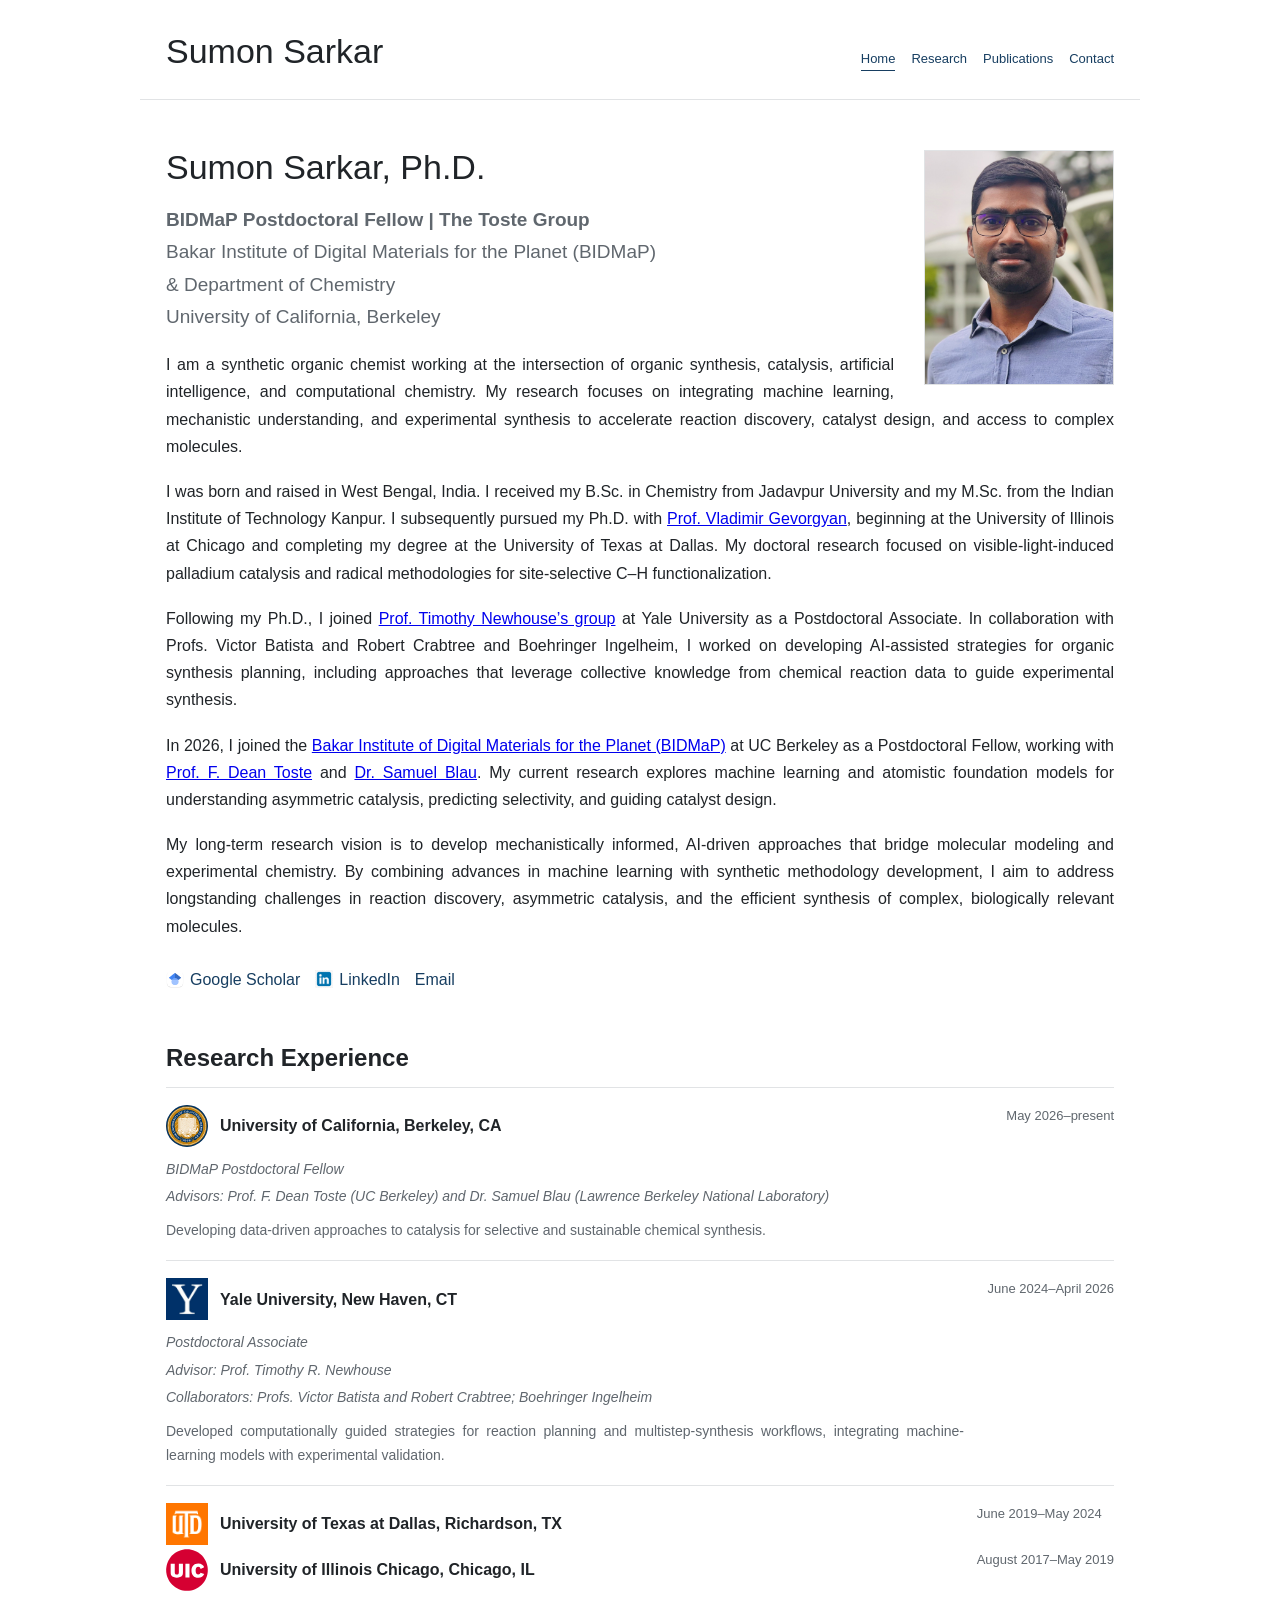
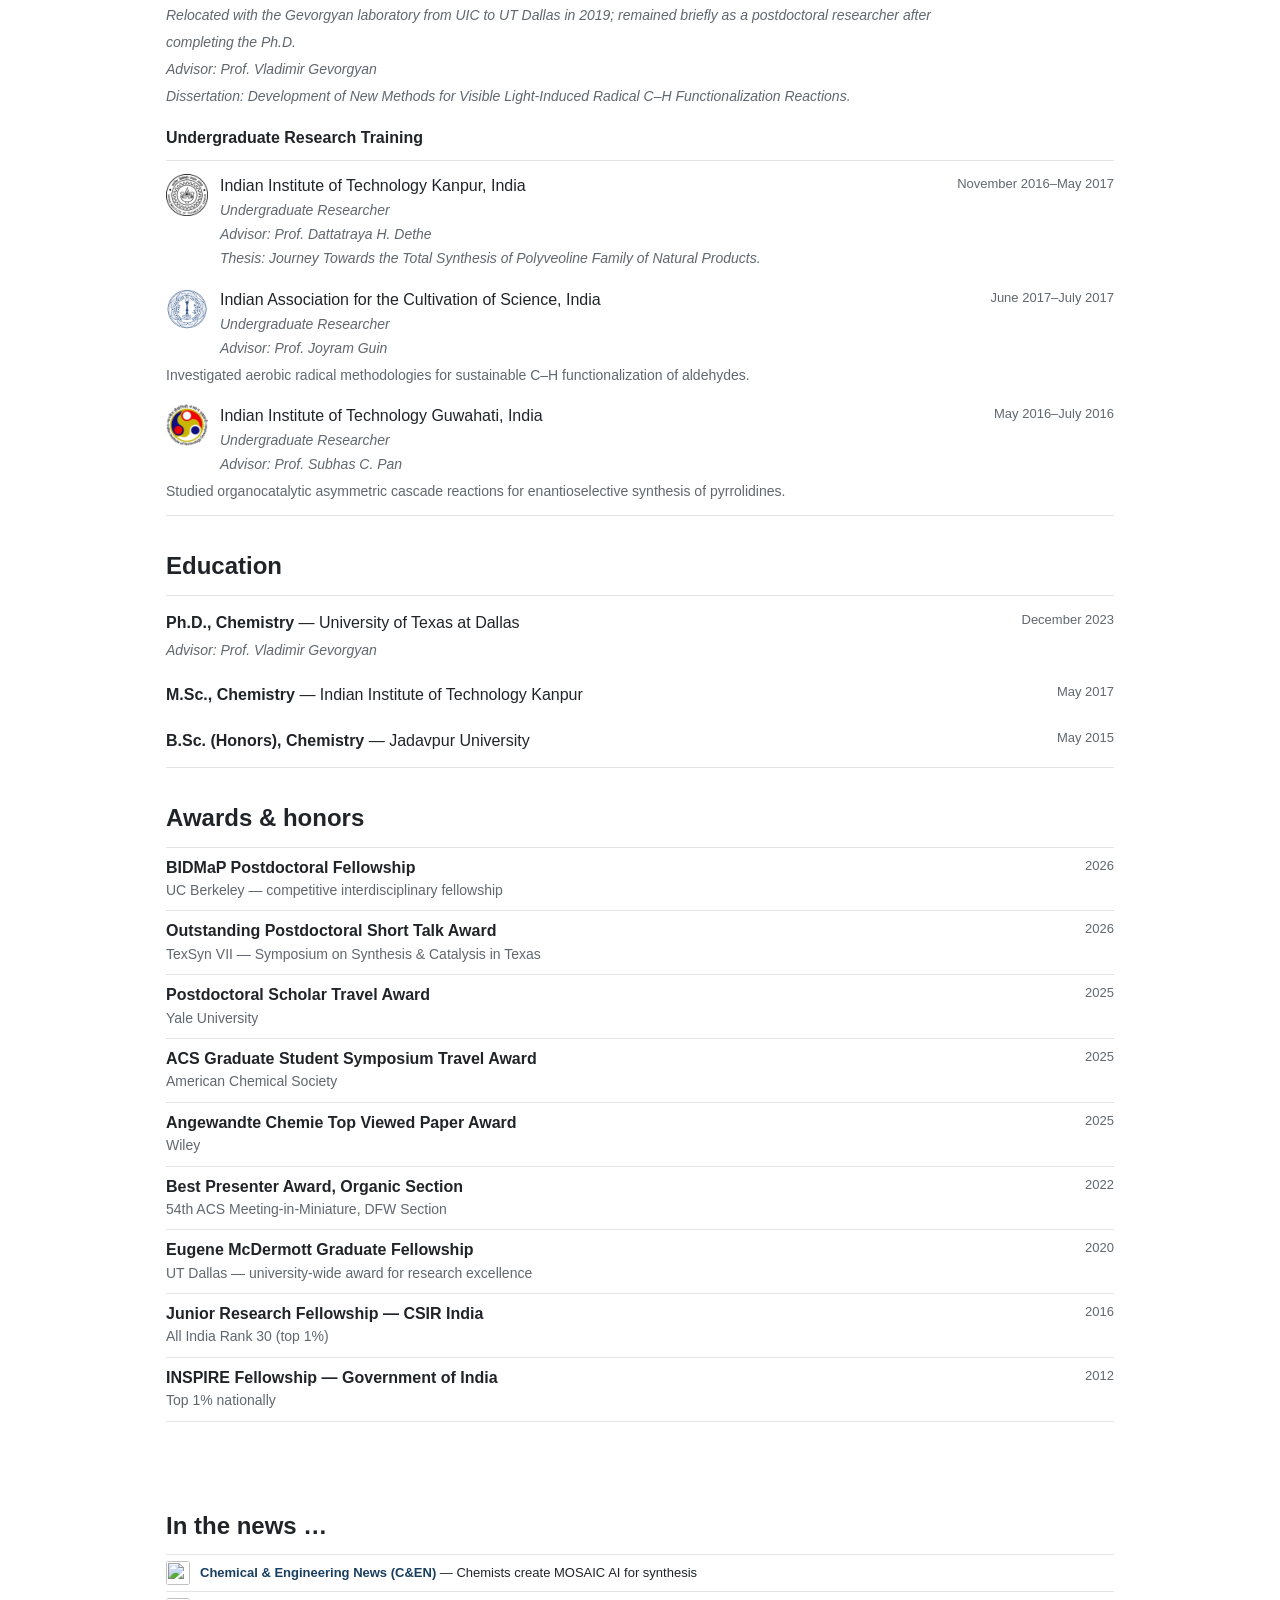
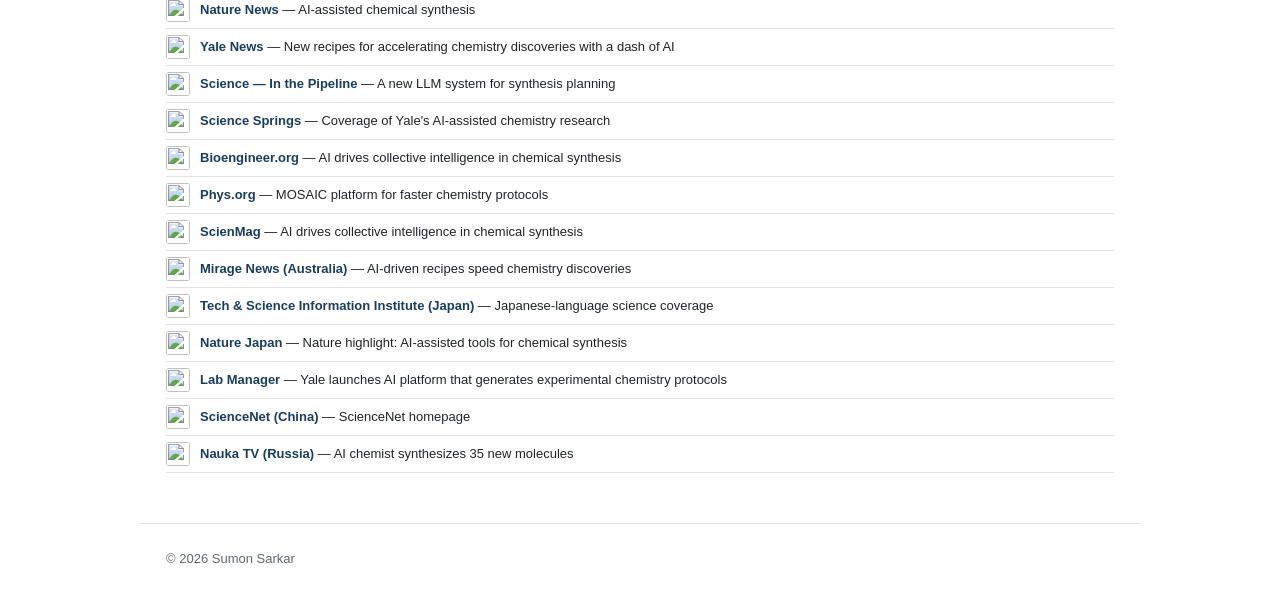
==== index.html @ f9c113d2 "Add institution logos to homepage research experience" ====
<!doctype html>
<html lang="en">
<head>
  <meta charset="utf-8">
  <meta name="viewport" content="width=device-width, initial-scale=1">
  <title>Sumon Sarkar</title>
  <meta name="description" content="Sumon Sarkar is a synthetic organic chemist working on catalysis, photochemistry, and AI-guided synthesis. BIDMaP Postdoctoral Fellow at UC Berkeley.">
  <link rel="preconnect" href="https://fonts.googleapis.com">
  <link rel="preconnect" href="https://fonts.gstatic.com" crossorigin>
  <link href="https://fonts.googleapis.com/css2?family=Instrument+Serif:ital@0;1&display=swap" rel="stylesheet">
  <link rel="stylesheet" href="style.css">
</head>
<body>
  <header>
    <a class="name" href="index.html">Sumon Sarkar</a>
    <nav aria-label="Primary navigation">
      <a class="active" aria-current="page" href="index.html">Home</a>
      <a href="research.html">Research</a>
      <a href="publications.html">Publications</a>
      <a href="contact.html">Contact</a>
    </nav>
  </header>
  <main>
<section>
      <img class="portrait" src="assets/portrait.svg" alt="Portrait of Sumon Sarkar">
      <h1 class="homepage-intro-name">Sumon Sarkar, Ph.D.</h1>
      <p class="lede homepage-intro-affiliation"><strong>BIDMaP Postdoctoral Fellow | The Toste Group</strong><br>Bakar Institute of Digital Materials for the Planet (BIDMaP)<br>&amp; Department of Chemistry<br>University of California, Berkeley</p>
      <p>I am a synthetic organic chemist working at the intersection of organic synthesis, catalysis, artificial intelligence, and computational chemistry. My research focuses on integrating machine learning, mechanistic understanding, and experimental synthesis to accelerate reaction discovery, catalyst design, and access to complex molecules.</p>
      <p>I was born and raised in West Bengal, India. I received my B.Sc. in Chemistry from Jadavpur University and my M.Sc. from the Indian Institute of Technology Kanpur. I subsequently pursued my Ph.D. with <a href="https://labs.utdallas.edu/gevorgyan-group/members/" target="_blank" rel="noopener noreferrer">Prof. Vladimir Gevorgyan</a>, beginning at the University of Illinois at Chicago and completing my degree at the University of Texas at Dallas. My doctoral research focused on visible-light-induced palladium catalysis and radical methodologies for site-selective C–H functionalization.</p>
      <p>Following my Ph.D., I joined <a href="https://newhouselab.yale.edu/people" target="_blank" rel="noopener noreferrer">Prof. Timothy Newhouse’s group</a> at Yale University as a Postdoctoral Associate. In collaboration with Profs. Victor Batista and Robert Crabtree and Boehringer Ingelheim, I worked on developing AI-assisted strategies for organic synthesis planning, including approaches that leverage collective knowledge from chemical reaction data to guide experimental synthesis.</p>
      <p>In 2026, I joined the <a href="https://bidmap.berkeley.edu/people" target="_blank" rel="noopener noreferrer">Bakar Institute of Digital Materials for the Planet (BIDMaP)</a> at UC Berkeley as a Postdoctoral Fellow, working with <a href="https://www.cchem.berkeley.edu/~toste/toste.html" target="_blank" rel="noopener noreferrer">Prof. F. Dean Toste</a> and <a href="https://github.com/samblau" target="_blank" rel="noopener noreferrer">Dr. Samuel Blau</a>. My current research explores machine learning and atomistic foundation models for understanding asymmetric catalysis, predicting selectivity, and guiding catalyst design.</p>
      <p>My long-term research vision is to develop mechanistically informed, AI-driven approaches that bridge molecular modeling and experimental chemistry. By combining advances in machine learning with synthetic methodology development, I aim to address longstanding challenges in reaction discovery, asymmetric catalysis, and the efficient synthesis of complex, biologically relevant molecules.</p>
      <div class="links">
        <a class="social-link" href="https://scholar.google.com/citations?user=ohjwfakAAAAJ&hl=en" target="_blank" rel="noreferrer"><img src="assets/icons/google-scholar.png" alt="" aria-hidden="true">Google Scholar </a>
        <a class="social-link" href="https://www.linkedin.com/in/sumon-sarkar-chemistry" target="_blank" rel="noreferrer"><img src="assets/icons/linkedin.png" alt="" aria-hidden="true">LinkedIn </a>
        <a href="mailto:sumon.sarkar@berkeley.edu">Email</a>
      </div>
    </section>
    <div id="about" class="about-on-home">
<section>


      <h3 class="subhead">Research Experience</h3>
      <div class="experience-entry">
        <div><strong>University of California, Berkeley, CA</strong><br><em>BIDMaP Postdoctoral Fellow</em><br><em>Advisors: Prof. F. Dean Toste (UC Berkeley) and Dr. Samuel Blau (Lawrence Berkeley National Laboratory)</em></div>
        <div class="date">May 2026–present</div>
        <p>Developing data-driven approaches to catalysis for selective and sustainable chemical synthesis.</p>
      </div>

      <div class="experience-entry">
        <div><strong>Yale University, New Haven, CT</strong><br><em>Postdoctoral Associate</em><br><em>Advisor: Prof. Timothy R. Newhouse</em><br><em>Collaborators: Profs. Victor Batista and Robert Crabtree; Boehringer Ingelheim</em></div>
        <div class="date">June 2024–April 2026</div>
        <p>Developed computationally guided strategies for reaction planning and multistep-synthesis workflows, integrating machine-learning models with experimental validation.</p>
      </div>

      <div class="experience-entry">
        <div class="institution-dates">
          <strong>University of Texas at Dallas, Richardson, TX</strong><span>June 2019–May 2024</span>
          <strong>University of Illinois Chicago, Chicago, IL</strong><span>August 2017–May 2019</span>
        </div>
        <em>Relocated with the Gevorgyan laboratory from UIC to UT Dallas in 2019; remained briefly as a postdoctoral researcher after completing the Ph.D.</em><br>
        <em>Advisor: Prof. Vladimir Gevorgyan</em><br>
        <em>Dissertation: Development of New Methods for Visible Light-Induced Radical C–H Functionalization Reactions.</em>
      </div>

      <div class="undergraduate-training">
      <h3 class="subhead undergraduate-training-heading">Undergraduate Research Training</h3>
      <div class="undergraduate-training-block">
      <div class="experience-entry">
        <div>Indian Institute of Technology Kanpur, India<br><em>Undergraduate Researcher</em><br><em>Advisor: Prof. Dattatraya H. Dethe</em><br><em>Thesis: Journey Towards the Total Synthesis of Polyveoline Family of Natural Products.</em></div>
        <div class="date">November 2016–May 2017</div>
      </div>

      <div class="experience-entry">
        <div>Indian Association for the Cultivation of Science, India<br><em>Undergraduate Researcher</em><br><em>Advisor: Prof. Joyram Guin</em></div>
        <div class="date">June 2017–July 2017</div>
        <p>Investigated aerobic radical methodologies for sustainable C–H functionalization of aldehydes.</p>
      </div>

      <div class="experience-entry">
        <div>Indian Institute of Technology Guwahati, India<br><em>Undergraduate Researcher</em><br><em>Advisor: Prof. Subhas C. Pan</em></div>
        <div class="date">May 2016–July 2016</div>
        <p>Studied organocatalytic asymmetric cascade reactions for enantioselective synthesis of pyrrolidines.</p>
      </div>

      </div>
      </div>

      <h3 class="subhead">Education</h3>
      <div class="education-block">
      <div class="experience-entry">
        <div><strong>Ph.D., Chemistry</strong> — University of Texas at Dallas<br><em>Advisor: Prof. Vladimir Gevorgyan</em></div>
        <div class="date">December 2023</div>
      </div>
      <div class="experience-entry">
        <div><strong>M.Sc., Chemistry</strong> — Indian Institute of Technology Kanpur</div>
        <div class="date">May 2017</div>
      </div>
      <div class="experience-entry">
        <div><strong>B.Sc. (Honors), Chemistry</strong> — Jadavpur University</div>
        <div class="date">May 2015</div>
      </div>
      </div>
    </section>
<section>
      <h3 class="subhead">Awards &amp; honors</h3>
      <div class="awards-list">
        <div class="award"><div><strong>BIDMaP Postdoctoral Fellowship</strong><br><span>UC Berkeley — competitive interdisciplinary fellowship</span></div><div class="date">2026</div></div>
        <div class="award"><div><strong>Outstanding Postdoctoral Short Talk Award</strong><br><span>TexSyn VII — Symposium on Synthesis &amp; Catalysis in Texas</span></div><div class="date">2026</div></div>
        <div class="award"><div><strong>Postdoctoral Scholar Travel Award</strong><br><span>Yale University</span></div><div class="date">2025</div></div>
        <div class="award"><div><strong>ACS Graduate Student Symposium Travel Award</strong><br><span>American Chemical Society</span></div><div class="date">2025</div></div>
        <div class="award"><div><strong>Angewandte Chemie Top Viewed Paper Award</strong><br><span>Wiley</span></div><div class="date">2025</div></div>
        <div class="award"><div><strong>Best Presenter Award, Organic Section</strong><br><span>54th ACS Meeting-in-Miniature, DFW Section</span></div><div class="date">2022</div></div>
        <div class="award"><div><strong>Eugene McDermott Graduate Fellowship</strong><br><span>UT Dallas — university-wide award for research excellence</span></div><div class="date">2020</div></div>
        <div class="award"><div><strong>Junior Research Fellowship — CSIR India</strong><br><span>All India Rank 30 (top 1%)</span></div><div class="date">2016</div></div>
        <div class="award"><div><strong>INSPIRE Fellowship — Government of India</strong><br><span>Top 1% nationally</span></div><div class="date">2012</div></div>
      </div>
    </section>
    </div>
    <section class="news-section" aria-labelledby="news-heading">
      <h3 id="news-heading" class="subhead">In the news …</h3>
      <ul class="news-list">
        <li><img class="news-logo" src="https://www.google.com/s2/favicons?domain=cen.acs.org&amp;sz=128" alt="" loading="lazy" referrerpolicy="no-referrer"><div class="news-copy"><a href="https://cen.acs.org/physical-chemistry/computational-chemistry/Chemists-create-mosaic-AI-synthesis/104/web/2026/02" target="_blank" rel="noopener noreferrer">Chemical &amp; Engineering News (C&amp;EN)</a> — Chemists create MOSAIC AI for synthesis</div></li>
        <li><img class="news-logo" src="https://www.google.com/s2/favicons?domain=nature.com&amp;sz=128" alt="" loading="lazy" referrerpolicy="no-referrer"><div class="news-copy"><a href="https://www.nature.com/articles/d41586-026-00240-5" target="_blank" rel="noopener noreferrer">Nature News</a> — AI-assisted chemical synthesis</div></li>
        <li><img class="news-logo" src="https://www.google.com/s2/favicons?domain=news.yale.edu&amp;sz=128" alt="" loading="lazy" referrerpolicy="no-referrer"><div class="news-copy"><a href="https://news.yale.edu/2026/01/19/new-recipes-accelerating-chemistry-discoveries-dash-ai" target="_blank" rel="noopener noreferrer">Yale News</a> — New recipes for accelerating chemistry discoveries with a dash of AI</div></li>
        <li><img class="news-logo" src="https://www.google.com/s2/favicons?domain=science.org&amp;sz=128" alt="" loading="lazy" referrerpolicy="no-referrer"><div class="news-copy"><a href="https://www.science.org/content/blog-post/new-llm-system-synthesis-planning" target="_blank" rel="noopener noreferrer">Science — In the Pipeline</a> — A new LLM system for synthesis planning</div></li>
        <li><img class="news-logo" src="https://www.google.com/s2/favicons?domain=sciencesprings.wordpress.com&amp;sz=128" alt="" loading="lazy" referrerpolicy="no-referrer"><div class="news-copy"><a href="https://sciencesprings.wordpress.com/2026/01/21/from-the-faculty-of-arts-and-sciences-at-yale-university-new-recipes-for-accelerating-chemistry-discoveries-with-a-dash-of-ai/" target="_blank" rel="noopener noreferrer">Science Springs</a> — Coverage of Yale's AI-assisted chemistry research</div></li>
        <li><img class="news-logo" src="https://www.google.com/s2/favicons?domain=bioengineer.org&amp;sz=128" alt="" loading="lazy" referrerpolicy="no-referrer"><div class="news-copy"><a href="https://bioengineer.org/ai-drives-collective-intelligence-in-chemical-synthesis/" target="_blank" rel="noopener noreferrer">Bioengineer.org</a> — AI drives collective intelligence in chemical synthesis</div></li>
        <li><img class="news-logo" src="https://www.google.com/s2/favicons?domain=phys.org&amp;sz=128" alt="" loading="lazy" referrerpolicy="no-referrer"><div class="news-copy"><a href="https://phys.org/news/2026-01-mosaic-platform-chemistry-protocols-faster.html" target="_blank" rel="noopener noreferrer">Phys.org</a> — MOSAIC platform for faster chemistry protocols</div></li>
        <li><img class="news-logo" src="https://www.google.com/s2/favicons?domain=scienmag.com&amp;sz=128" alt="" loading="lazy" referrerpolicy="no-referrer"><div class="news-copy"><a href="https://scienmag.com/ai-drives-collective-intelligence-in-chemical-synthesis/" target="_blank" rel="noopener noreferrer">ScienMag</a> — AI drives collective intelligence in chemical synthesis</div></li>
        <li><img class="news-logo" src="https://www.google.com/s2/favicons?domain=miragenews.com&amp;sz=128" alt="" loading="lazy" referrerpolicy="no-referrer"><div class="news-copy"><a href="https://www.miragenews.com/ai-driven-recipes-speed-chemistry-discoveries-1604141/" target="_blank" rel="noopener noreferrer">Mirage News (Australia)</a> — AI-driven recipes speed chemistry discoveries</div></li>
        <li><img class="news-logo" src="https://www.google.com/s2/favicons?domain=tiisys.com&amp;sz=128" alt="" loading="lazy" referrerpolicy="no-referrer"><div class="news-copy"><a href="https://tiisys.com/blog/2026/01/21/post-183735/" target="_blank" rel="noopener noreferrer">Tech &amp; Science Information Institute (Japan)</a> — Japanese-language science coverage</div></li>
        <li><img class="news-logo" src="https://www.google.com/s2/favicons?domain=natureasia.com&amp;sz=128" alt="" loading="lazy" referrerpolicy="no-referrer"><div class="news-copy"><a href="https://www.natureasia.com/ja-jp/nature/highlights/134324" target="_blank" rel="noopener noreferrer">Nature Japan</a> — Nature highlight: AI-assisted tools for chemical synthesis</div></li>
        <li><img class="news-logo" src="https://www.google.com/s2/favicons?domain=labmanager.com&amp;sz=128" alt="" loading="lazy" referrerpolicy="no-referrer"><div class="news-copy"><a href="https://www.labmanager.com/yale-launches-ai-platform-that-generates-experimental-chemistry-protocols-34903" target="_blank" rel="noopener noreferrer">Lab Manager</a> — Yale launches AI platform that generates experimental chemistry protocols</div></li>
        <li><img class="news-logo" src="https://www.google.com/s2/favicons?domain=sciencenet.cn&amp;sz=128" alt="" loading="lazy" referrerpolicy="no-referrer"><div class="news-copy"><a href="https://www.sciencenet.cn/english/default.aspx" target="_blank" rel="noopener noreferrer">ScienceNet (China)</a> — ScienceNet homepage</div></li>
        <li><img class="news-logo" src="https://www.google.com/s2/favicons?domain=naukatv.ru&amp;sz=128" alt="" loading="lazy" referrerpolicy="no-referrer"><div class="news-copy"><a href="https://naukatv.ru/news/iikhimik_sinteziroval_35_novykh_molekul" target="_blank" rel="noopener noreferrer">Nauka TV (Russia)</a> — AI chemist synthesizes 35 new molecules</div></li>
      </ul>
    </section>
  </main>
  <footer>© <span id="year"></span> Sumon Sarkar</footer>
  <script src="script.js"></script>
  <script src="institution-logos.js"></script>
</body>
</html>
---- style.css ----
:root {
  --ink:#202428;
  --muted:#60676e;
  --line:#e1e3e5;
  --accent:#173e61;
  --page:#fff;
}
* { box-sizing:border-box; }
html { scroll-behavior:smooth; }
body { margin:0; background:var(--page); color:var(--ink); font:16px/1.7 "Helvetica Neue",Helvetica,Arial,sans-serif; }
main, header, footer { max-width:1000px; margin:auto; padding-left:26px; padding-right:26px; }
header { padding-top:34px; padding-bottom:28px; border-bottom:1px solid var(--line); display:flex; align-items:baseline; justify-content:space-between; gap:20px; }
.name { color:var(--ink); font:34px/1 "Helvetica Neue",Helvetica,Arial,sans-serif; text-decoration:none; white-space:nowrap; }
nav { display:flex; flex-wrap:wrap; justify-content:flex-end; gap:8px 16px; font-size:13px; }
nav a, .links a { color:var(--accent); text-decoration:none; border-bottom:1px solid transparent; }
nav a:hover, nav a.active, .links a:hover { border-color:var(--accent); }
section { padding:50px 0; }
h1, h2 { margin:0 0 20px; font-family:"Helvetica Neue",Helvetica,Arial,sans-serif; font-weight:400; letter-spacing:-.015em; }
h1 { font:400 34px/1 "Helvetica Neue",Helvetica,Arial,sans-serif; text-align:center; letter-spacing:normal; }
h2 { font-size:33px; line-height:1.1; }
p { margin:0 0 18px; }
.lede { max-width:680px; color:var(--muted); font-size:19px; }
.label { color:var(--accent); font-size:11px; font-weight:600; letter-spacing:.11em; text-transform:uppercase; margin-bottom:15px; }
.links { display:flex; flex-wrap:wrap; gap:15px; margin-top:26px; font-size:16px; }
.portrait { float:right; width:190px; height:235px; margin:0 0 20px 30px; object-fit:cover; object-position:center; border:1px solid var(--line); }
.subhead { margin:40px 0 14px; font:600 24px/1.2 "Helvetica Neue",Helvetica,Arial,sans-serif; }
.experience-entry { position:relative; padding:19px 150px 19px 0; border-top:1px solid var(--line); }
.experience-entry .date { position:absolute; top:19px; right:0; color:var(--muted); font-size:13px; white-space:nowrap; }
.experience-entry p { margin:10px 0 0; color:var(--muted); font-size:14px; }
.experience-entry em { color:var(--muted); font-size:14px; }
.research-item { margin-top:38px; padding-top:28px; border-top:1px solid var(--line); }
.research-number { color:var(--accent); font:400 30px/1.1 "Helvetica Neue",Helvetica,Arial,sans-serif; letter-spacing:normal; margin-right:8px; }
.research-item h3 { margin:0 0 15px; font:30px/1.1 "Helvetica Neue",Helvetica,Arial,sans-serif; }
.pub-list { display:grid; gap:20px; margin-top:28px; }
.pub-entry { border-left:3px solid var(--line); padding-left:18px; }
.pub-static { display:grid; grid-template-columns:32px minmax(0, 1fr); gap:12px; align-items:start; text-align:left; }
.pub-static::after { content:""; grid-column:2; justify-self:center; width:min(100%, 420px); height:210px; margin-top:4px; background:center / contain no-repeat; }
.pub-entry:nth-child(1) .pub-static::after { background-image:url("assets/toc-web/mosaic.jpg"); }
.pub-entry:nth-child(2) .pub-static::after { background-image:url("assets/toc-web/beta-gamma-borylation-amines.jpg"); }
.pub-entry:nth-child(3) .pub-static::after { background-image:url("assets/toc-web/pd-h-hydricity.jpg"); }
.pub-entry:nth-child(4) .pub-static::after { background-image:url("assets/toc-web/alpha-borylation-amines.jpg"); }
.pub-entry:nth-child(5) .pub-static::after { background-image:url("assets/toc-web/pd-photocatalysis-review.jpg"); }
.pub-entry:nth-child(6) .pub-static::after { background-image:url("assets/toc-web/hat-review.jpg"); }
.pub-entry:nth-child(7) .pub-static::after { background-image:url("assets/toc-web/visible-light-metal-catalysis-review.jpg"); }
.pub-entry:nth-child(8) .pub-static::after { background-image:url("assets/toc-web/evolved-complexity-revised.png"); }
.pub-entry:nth-child(9) .pub-static::after { background-image:url("assets/toc-web/aryl-radicals-triflates.jpg"); }
.pub-entry:nth-child(10) .pub-static::after { background-image:url("assets/toc-web/radical-relay-heck.jpg"); }
.pub-entry:nth-child(3) .pub-static::after,
.pub-entry:nth-child(10) .pub-static::after { width:min(100%, 525px); height:263px; }
.pub-entry:nth-child(4) .pub-static::after,
.pub-entry:nth-child(5) .pub-static::after { width:min(100%, 630px); height:315px; }
.pub-number { color:var(--accent); font:600 14px/1.3 "Helvetica Neue",Helvetica,Arial,sans-serif; padding-top:4px; }
.pub-authors { display:block; color:var(--muted); font-size:16px; line-height:1.55; margin-top:7px; }
.pub-title { display:block; font:600 21px/1.25 "Helvetica Neue",Helvetica,Arial,sans-serif; letter-spacing:-.01em; }
.pub-journal { display:block; color:var(--accent); font-size:16px; margin-top:9px; }
.pub-actions { display:flex; flex-wrap:wrap; gap:8px; margin-top:10px; }
.pub-actions a { border:1px solid #8d9dad; border-radius:4px; color:#8d9dad; font-size:14px; line-height:1; padding:7px 10px; text-decoration:none; }
.pub-actions a:hover { background:#8d9dad; color:#fff; }
.pub-tags { display:flex; flex-wrap:wrap; gap:8px; margin-top:14px; }
.pub-tags span { border:1px solid #c8d9f3; border-radius:999px; background:#f2f6fc; color:var(--accent); font-size:13px; line-height:1.25; padding:5px 10px; }
.pub-highlights { color:var(--muted); font-size:13px; margin:12px 0 0; padding-left:18px; }
.pub-highlights li + li { margin-top:2px; }
.social-link { display:inline-flex; align-items:center; gap:6px; }
.social-link img { width:18px; height:18px; object-fit:contain; background:#fff; }
.note { color:var(--muted); font-size:14px; }
.awards-list { border-top:1px solid var(--line); }
.award { position:relative; padding:17px 90px 17px 0; border-bottom:1px solid var(--line); }
.award span { color:var(--muted); font-size:14px; }
.award .date { position:absolute; top:17px; right:0; color:var(--muted); font-size:13px; }
footer { border-top:1px solid var(--line); padding-top:24px; padding-bottom:36px; color:var(--muted); font-size:13px; }
@media (max-width:700px) {
  header { align-items:flex-start; flex-direction:column; }
  nav { justify-content:flex-start; }
}
@media (max-width:600px) {
  .portrait { float:none; display:block; width:150px; height:185px; margin:0 0 22px; }
  h1 { font-size:34px; }
  section { padding:38px 0; }
  .experience-entry { padding-right:0; }
  .experience-entry .date { position:static; margin-top:5px; }
  .pub-static { grid-template-columns:25px 1fr; }
  .pub-static::after { grid-column:2; width:100%; height:175px; margin-top:6px; }
  .pub-title { font-size:20px; }
}
.institution-dates { display:grid; grid-template-columns:minmax(0,1fr) auto; gap:4px 24px; margin-bottom:10px; margin-right:-150px; }
.institution-dates span { color:var(--muted); font-size:13px; white-space:nowrap; }
@media (max-width:600px) { .institution-dates { grid-template-columns:1fr; gap:2px; margin-right:0; } .institution-dates span { margin-bottom:8px; } }

.email-link { color:var(--accent); text-decoration:none; border-bottom:1px solid var(--accent); }
.contact-form-section { padding-top:0; }
.contact-form { max-width:590px; display:grid; gap:8px; }
.contact-form label { margin-top:12px; color:var(--ink); font-size:14px; font-weight:600; }
.contact-form input, .contact-form textarea { width:100%; padding:10px 12px; border:1px solid var(--line); border-radius:0; background:var(--page); color:var(--ink); font:16px/1.5 "Helvetica Neue",Helvetica,Arial,sans-serif; }
.contact-form textarea { resize:vertical; }
.contact-form input:focus, .contact-form textarea:focus { outline:2px solid var(--accent); outline-offset:1px; }
.contact-form button { justify-self:start; margin-top:14px; padding:10px 15px; border:1px solid var(--accent); border-radius:0; background:var(--accent); color:#fff; cursor:pointer; font:600 14px/1.2 "Helvetica Neue",Helvetica,Arial,sans-serif; }
.contact-form button:hover { background:#102f4a; }

/* Publication theme filters */
body.publications-page main { max-width:1000px; }
.publication-intro { margin-bottom:24px; }
.publications-heading { margin-bottom:34px; }
.filter-label { margin:0 0 14px; color:#555; font-size:17px; }
.theme-filters { display:flex; flex-wrap:wrap; gap:8px 11px; }
.theme-filter { appearance:none; border:2px solid var(--accent); border-radius:999px; background:#fff; color:var(--accent); cursor:pointer; font:14px/1.2 "Helvetica Neue",Helvetica,Arial,sans-serif; padding:9px 16px; transition:background-color .15s,color .15s; }
.theme-filter:hover,.theme-filter:focus-visible { background:#edf4fa; outline:2px solid transparent; }
.theme-filter.is-active { background:var(--accent); color:#fff; }
.theme-filter:focus-visible,.pub-tag:focus-visible { outline:3px solid #85b5e8; outline-offset:2px; }
.filter-count { color:var(--muted); font-size:14px; margin:14px 0 0; }
.pub-tag { appearance:none; border:1px solid #c8d9f3; border-radius:999px; background:#f2f6fc; color:var(--accent); cursor:pointer; font:13px/1.25 "Helvetica Neue",Helvetica,Arial,sans-serif; padding:5px 10px; }
.pub-tag:hover { background:#e2edfb; }
.pub-entry[hidden] { display:none; }
@media (max-width:600px) {
  body.publications-page main { max-width:100%; }
  .publications-heading { margin-bottom:26px; }
  .filter-label { font-size:16px; }
  .theme-filter { font-size:13px; padding:8px 13px; }
}


.publication-keyline { display:flex; align-items:center; gap:1.5rem; flex-wrap:wrap; margin:0 0 18px; font-size:15px; }
.publication-keyline .social-link { color:var(--accent); text-decoration:none; }
.publication-keyline .social-link:hover { text-decoration:underline; }

/* Justify prose paragraphs consistently across all pages. */
main p { text-align:justify; text-justify:inter-word; hyphens:auto; }
/* Keep short interface labels and metadata naturally aligned. */
main .filter-label, main .filter-count, main .publication-keyline { text-align:left; }

/* Publisher icons and layout for homepage news coverage */
.news-list { list-style:none; padding:0; margin:12px 0 0; }
.news-list li { display:flex; align-items:center; gap:10px; padding:6px 0; border-bottom:1px solid var(--line); }
.news-list li:first-child { border-top:1px solid var(--line); }
.news-logo { width:24px; height:24px; object-fit:contain; flex:0 0 24px; border-radius:3px; }
.news-copy { min-width:0; font-size:13px; line-height:1.4; }
.news-copy a { color:var(--accent); font-weight:600; text-decoration:none; }
.news-copy a:hover { text-decoration:underline; }

/* Smaller undergraduate training subsection heading */
.undergraduate-training-heading { font-size:20px; }

/* Consistent vertical rhythm throughout the combined About section */
.about-on-home > section { padding:0; }
.about-on-home > section + section { margin-top:36px; }
.about-on-home .subhead { margin:36px 0 14px; }
.about-on-home > section:first-child .subhead:first-child,
.about-on-home > section + section .subhead:first-child { margin-top:0; }
.about-on-home .experience-entry { padding-top:17px; padding-bottom:17px; }
.about-on-home .experience-entry .date { top:17px; }
.about-on-home .award { padding-top:17px; padding-bottom:17px; }
@media (max-width:600px) { .about-on-home .experience-entry .date { top:auto; } }

/* Compact undergraduate research training entries */
.undergraduate-training .subhead { margin-bottom:10px; }
.about-on-home .undergraduate-training .experience-entry { padding-top:11px; padding-bottom:11px; line-height:1.5; }
.about-on-home .undergraduate-training .experience-entry .date { top:11px; }
.about-on-home .undergraduate-training .experience-entry p { margin-top:5px; }
@media (max-width:600px) { .about-on-home .undergraduate-training .experience-entry .date { top:auto; } }

/* Match undergraduate training heading to institution name text */
.undergraduate-training .undergraduate-training-heading { font-size:16px; font-weight:600; line-height:1.5; }

/* Present all undergraduate research appointments as one grouped block */
.undergraduate-training-block { border-top:1px solid var(--line); border-bottom:1px solid var(--line); }
.about-on-home .undergraduate-training-block .experience-entry { border-top:0; padding-top:9px; padding-bottom:9px; }
.about-on-home .undergraduate-training-block .experience-entry:first-child { padding-top:13px; }
.about-on-home .undergraduate-training-block .experience-entry:last-child { padding-bottom:13px; }
.about-on-home .undergraduate-training-block .experience-entry .date { top:9px; }
.about-on-home .undergraduate-training-block .experience-entry:first-child .date { top:13px; }
@media (max-width:600px) { .about-on-home .undergraduate-training-block .experience-entry .date { top:auto; } }

/* Education entries displayed as one unified block */
.education-block { border-top:1px solid var(--line); border-bottom:1px solid var(--line); }
.about-on-home .education-block .experience-entry { border-top:0; padding-top:9px; padding-bottom:9px; }
.about-on-home .education-block .experience-entry:first-child { padding-top:13px; }
.about-on-home .education-block .experience-entry:last-child { padding-bottom:13px; }
.about-on-home .education-block .experience-entry .date { top:9px; }
.about-on-home .education-block .experience-entry:first-child .date { top:13px; }
@media (max-width:600px) { .about-on-home .education-block .experience-entry .date { top:auto; } }

/* Compact awards and honors listing on the homepage */
.about-on-home .awards-list .award { padding-top:9px; padding-bottom:9px; line-height:1.4; }
.about-on-home .awards-list .award .date { top:9px; }
.about-on-home .awards-list .award span { line-height:1.4; }
@media (max-width:600px) { .about-on-home .awards-list .award .date { top:auto; } }

/* Center homepage introductory heading and affiliation */
.homepage-intro-label, .homepage-intro-name, .homepage-intro-affiliation { text-align:center; }
.homepage-intro-affiliation { margin-left:auto; margin-right:auto; }

/* Keep the homepage research tagline left-aligned */
.homepage-intro-label { text-align:left; }

/* Left-align homepage name and academic affiliation */
.homepage-intro-name, .homepage-intro-affiliation { text-align:left; }
.homepage-intro-affiliation { margin-left:0; margin-right:0; }

/* Reduce whitespace around the TOC for publication #2 */
.publications-page .pub-entry:nth-child(9) .pub-static::after { height:150px; margin-top:0; }

/* Institutional logo alignment: add to the end of style.css */
.institution-logo { width:42px; height:42px; object-fit:contain; flex:none; vertical-align:middle; }
.institution-with-logo { display:inline-flex; align-items:center; gap:12px; }
.institution-with-logo-block { position:relative; padding-left:54px; min-height:42px; }
.institution-with-logo-block > .institution-logo { position:absolute; left:0; top:0; }
.institution-dates .institution-with-logo { min-height:42px; }
@media (max-width:600px) { .institution-logo { width:34px; height:34px; } .institution-with-logo-block { padding-left:46px; min-height:34px; } }
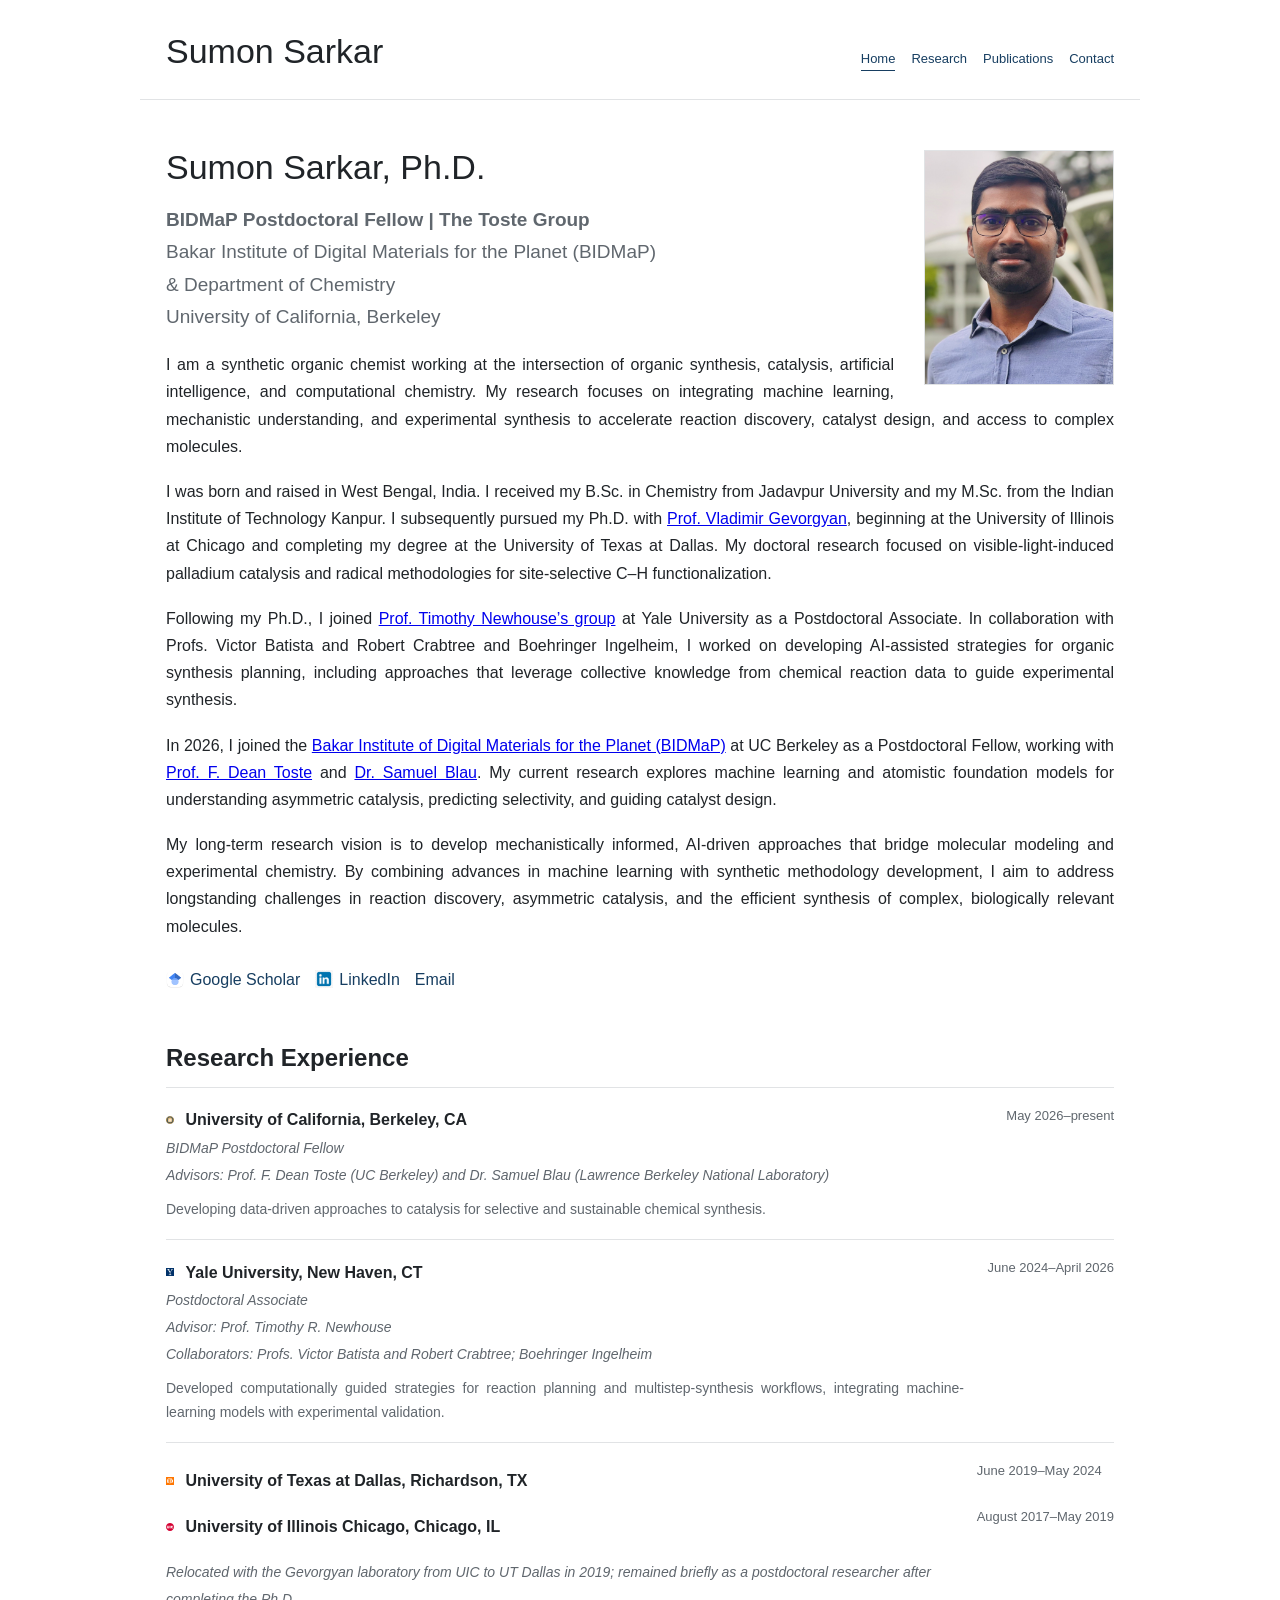
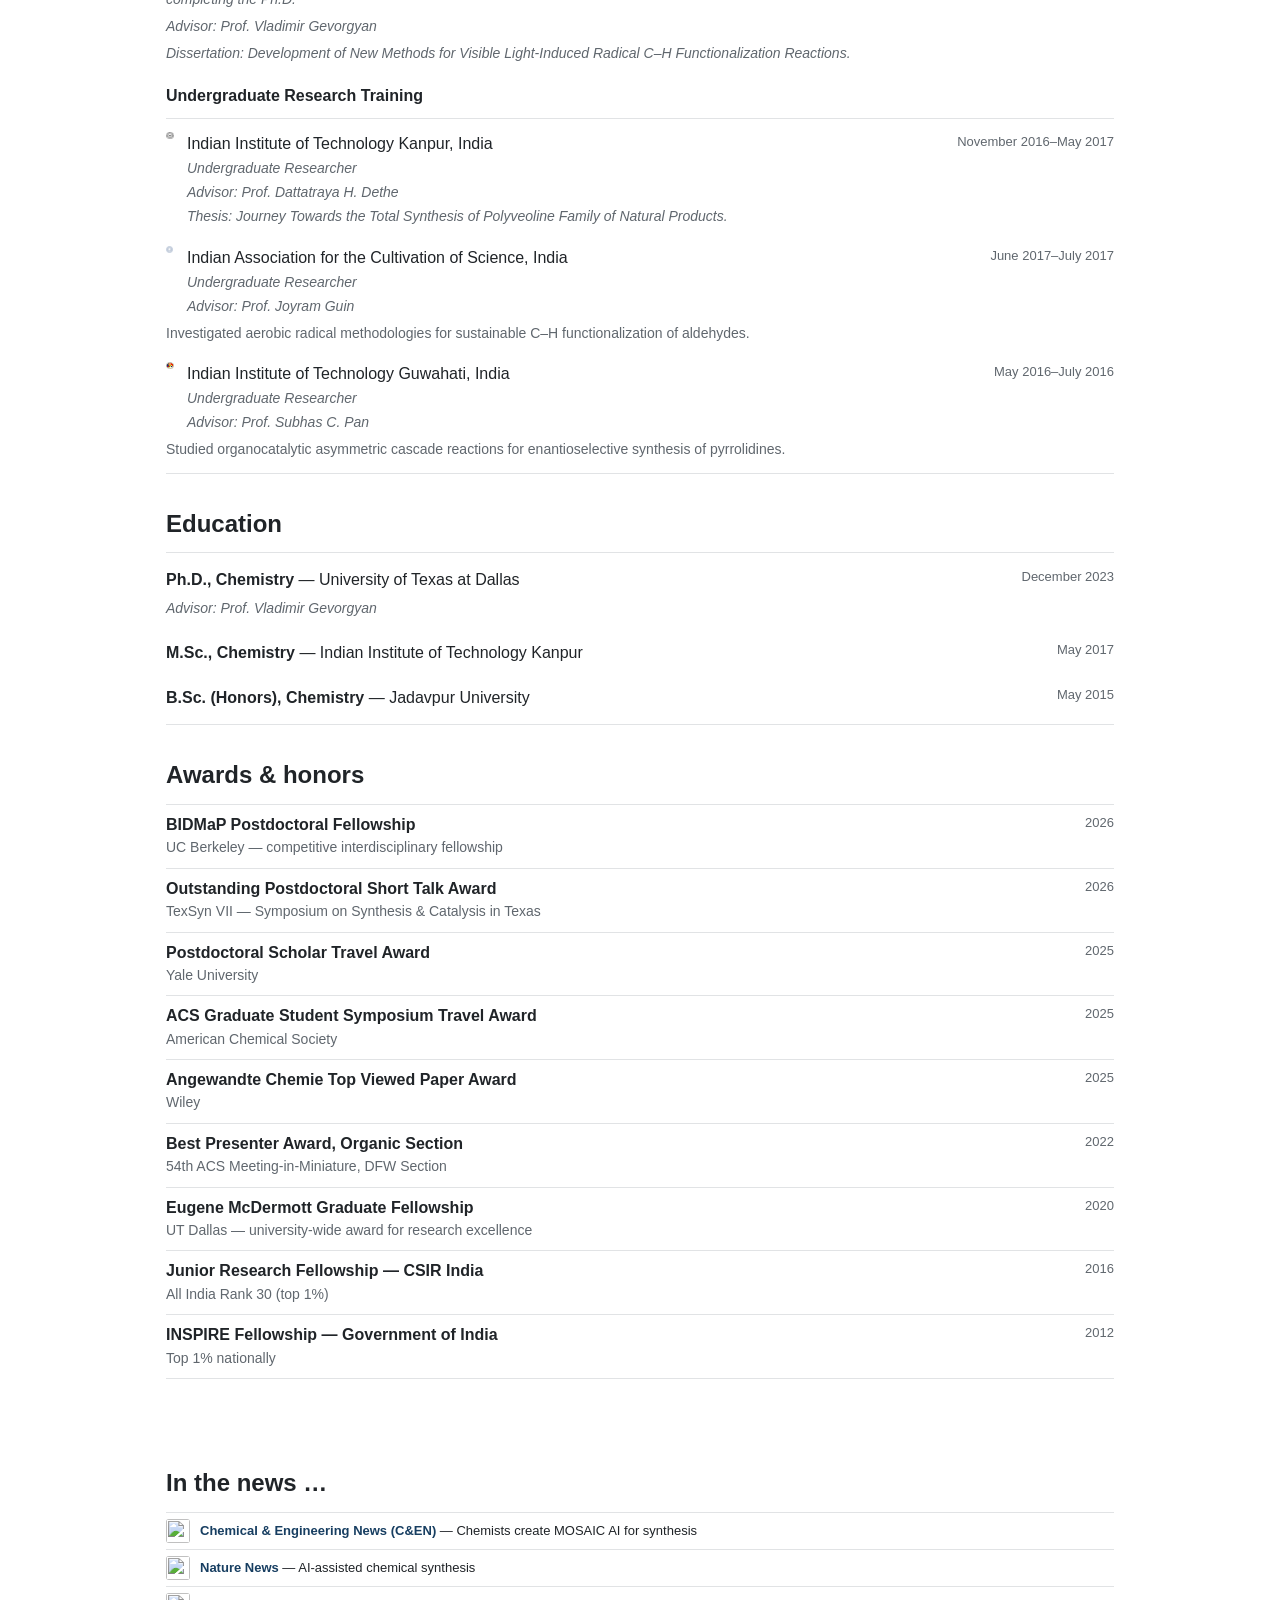
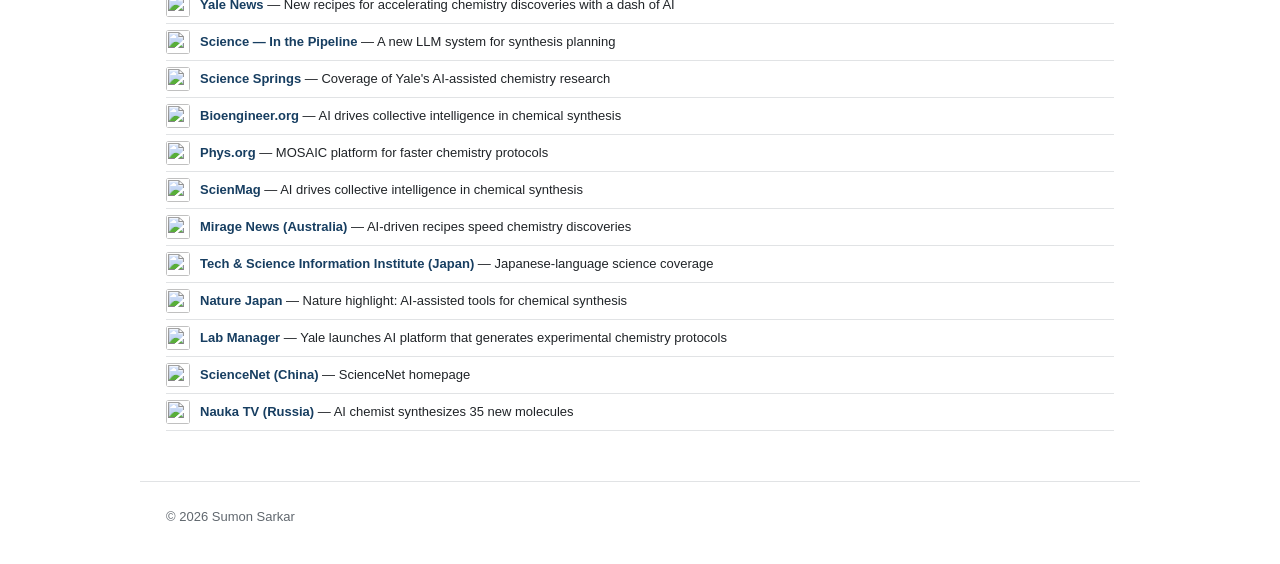
==== commit 9d3980c0: "Emphasize advisor names in research experience" ====
--- a/index.html
+++ b/index.html
@@ -42,13 +42,13 @@
 
       <h3 class="subhead">Research Experience</h3>
       <div class="experience-entry">
-        <div><strong>University of California, Berkeley, CA</strong><br><em>BIDMaP Postdoctoral Fellow</em><br><em>Advisors: Prof. F. Dean Toste (UC Berkeley) and Dr. Samuel Blau (Lawrence Berkeley National Laboratory)</em></div>
+        <div><strong>University of California, Berkeley, CA</strong><br><em>BIDMaP Postdoctoral Fellow</em><br><em>Advisors: <span class="advisor-name">Prof. F. Dean Toste (UC Berkeley) and Dr. Samuel Blau (Lawrence Berkeley National Laboratory)</span></em></div>
         <div class="date">May 2026–present</div>
         <p>Developing data-driven approaches to catalysis for selective and sustainable chemical synthesis.</p>
       </div>
 
       <div class="experience-entry">
-        <div><strong>Yale University, New Haven, CT</strong><br><em>Postdoctoral Associate</em><br><em>Advisor: Prof. Timothy R. Newhouse</em><br><em>Collaborators: Profs. Victor Batista and Robert Crabtree; Boehringer Ingelheim</em></div>
+        <div><strong>Yale University, New Haven, CT</strong><br><em>Postdoctoral Associate</em><br><em>Advisor: <span class="advisor-name">Prof. Timothy R. Newhouse</span></em><br><em>Collaborators: Profs. Victor Batista and Robert Crabtree; Boehringer Ingelheim</em></div>
         <div class="date">June 2024–April 2026</div>
         <p>Developed computationally guided strategies for reaction planning and multistep-synthesis workflows, integrating machine-learning models with experimental validation.</p>
       </div>
@@ -59,7 +59,7 @@
           <strong>University of Illinois Chicago, Chicago, IL</strong><span>August 2017–May 2019</span>
         </div>
         <em>Relocated with the Gevorgyan laboratory from UIC to UT Dallas in 2019; remained briefly as a postdoctoral researcher after completing the Ph.D.</em><br>
-        <em>Advisor: Prof. Vladimir Gevorgyan</em><br>
+        <em>Advisor: <span class="advisor-name">Prof. Vladimir Gevorgyan</span></em><br>
         <em>Dissertation: Development of New Methods for Visible Light-Induced Radical C–H Functionalization Reactions.</em>
       </div>
 
@@ -67,18 +67,18 @@
       <h3 class="subhead undergraduate-training-heading">Undergraduate Research Training</h3>
       <div class="undergraduate-training-block">
       <div class="experience-entry">
-        <div>Indian Institute of Technology Kanpur, India<br><em>Undergraduate Researcher</em><br><em>Advisor: Prof. Dattatraya H. Dethe</em><br><em>Thesis: Journey Towards the Total Synthesis of Polyveoline Family of Natural Products.</em></div>
+        <div>Indian Institute of Technology Kanpur, India<br><em>Undergraduate Researcher</em><br><em>Advisor: <span class="advisor-name">Prof. Dattatraya H. Dethe</span></em><br><em>Thesis: Journey Towards the Total Synthesis of Polyveoline Family of Natural Products.</em></div>
         <div class="date">November 2016–May 2017</div>
       </div>
 
       <div class="experience-entry">
-        <div>Indian Association for the Cultivation of Science, India<br><em>Undergraduate Researcher</em><br><em>Advisor: Prof. Joyram Guin</em></div>
+        <div>Indian Association for the Cultivation of Science, India<br><em>Undergraduate Researcher</em><br><em>Advisor: <span class="advisor-name">Prof. Joyram Guin</span></em></div>
         <div class="date">June 2017–July 2017</div>
         <p>Investigated aerobic radical methodologies for sustainable C–H functionalization of aldehydes.</p>
       </div>
 
       <div class="experience-entry">
-        <div>Indian Institute of Technology Guwahati, India<br><em>Undergraduate Researcher</em><br><em>Advisor: Prof. Subhas C. Pan</em></div>
+        <div>Indian Institute of Technology Guwahati, India<br><em>Undergraduate Researcher</em><br><em>Advisor: <span class="advisor-name">Prof. Subhas C. Pan</span></em></div>
         <div class="date">May 2016–July 2016</div>
         <p>Studied organocatalytic asymmetric cascade reactions for enantioselective synthesis of pyrrolidines.</p>
       </div>
--- a/style.css
+++ b/style.css
@@ -199,9 +199,9 @@
 .publications-page .pub-entry:nth-child(9) .pub-static::after { height:150px; margin-top:0; }
 
 /* Institutional logo alignment: add to the end of style.css */
-.institution-logo { width:42px; height:42px; object-fit:contain; flex:none; vertical-align:middle; }
+.institution-logo { width:7.5px; height:7.5px; object-fit:contain; flex:none; vertical-align:middle; }
 .institution-with-logo { display:inline-flex; align-items:center; gap:12px; }
-.institution-with-logo-block { position:relative; padding-left:54px; min-height:42px; }
+.institution-with-logo-block { position:relative; padding-left:21px; min-height:9px; }
 .institution-with-logo-block > .institution-logo { position:absolute; left:0; top:0; }
 .institution-dates .institution-with-logo { min-height:42px; }
-@media (max-width:600px) { .institution-logo { width:34px; height:34px; } .institution-with-logo-block { padding-left:46px; min-height:34px; } }
+@media (max-width:600px) { .institution-with-logo-block { padding-left:21px; min-height:9px; } }
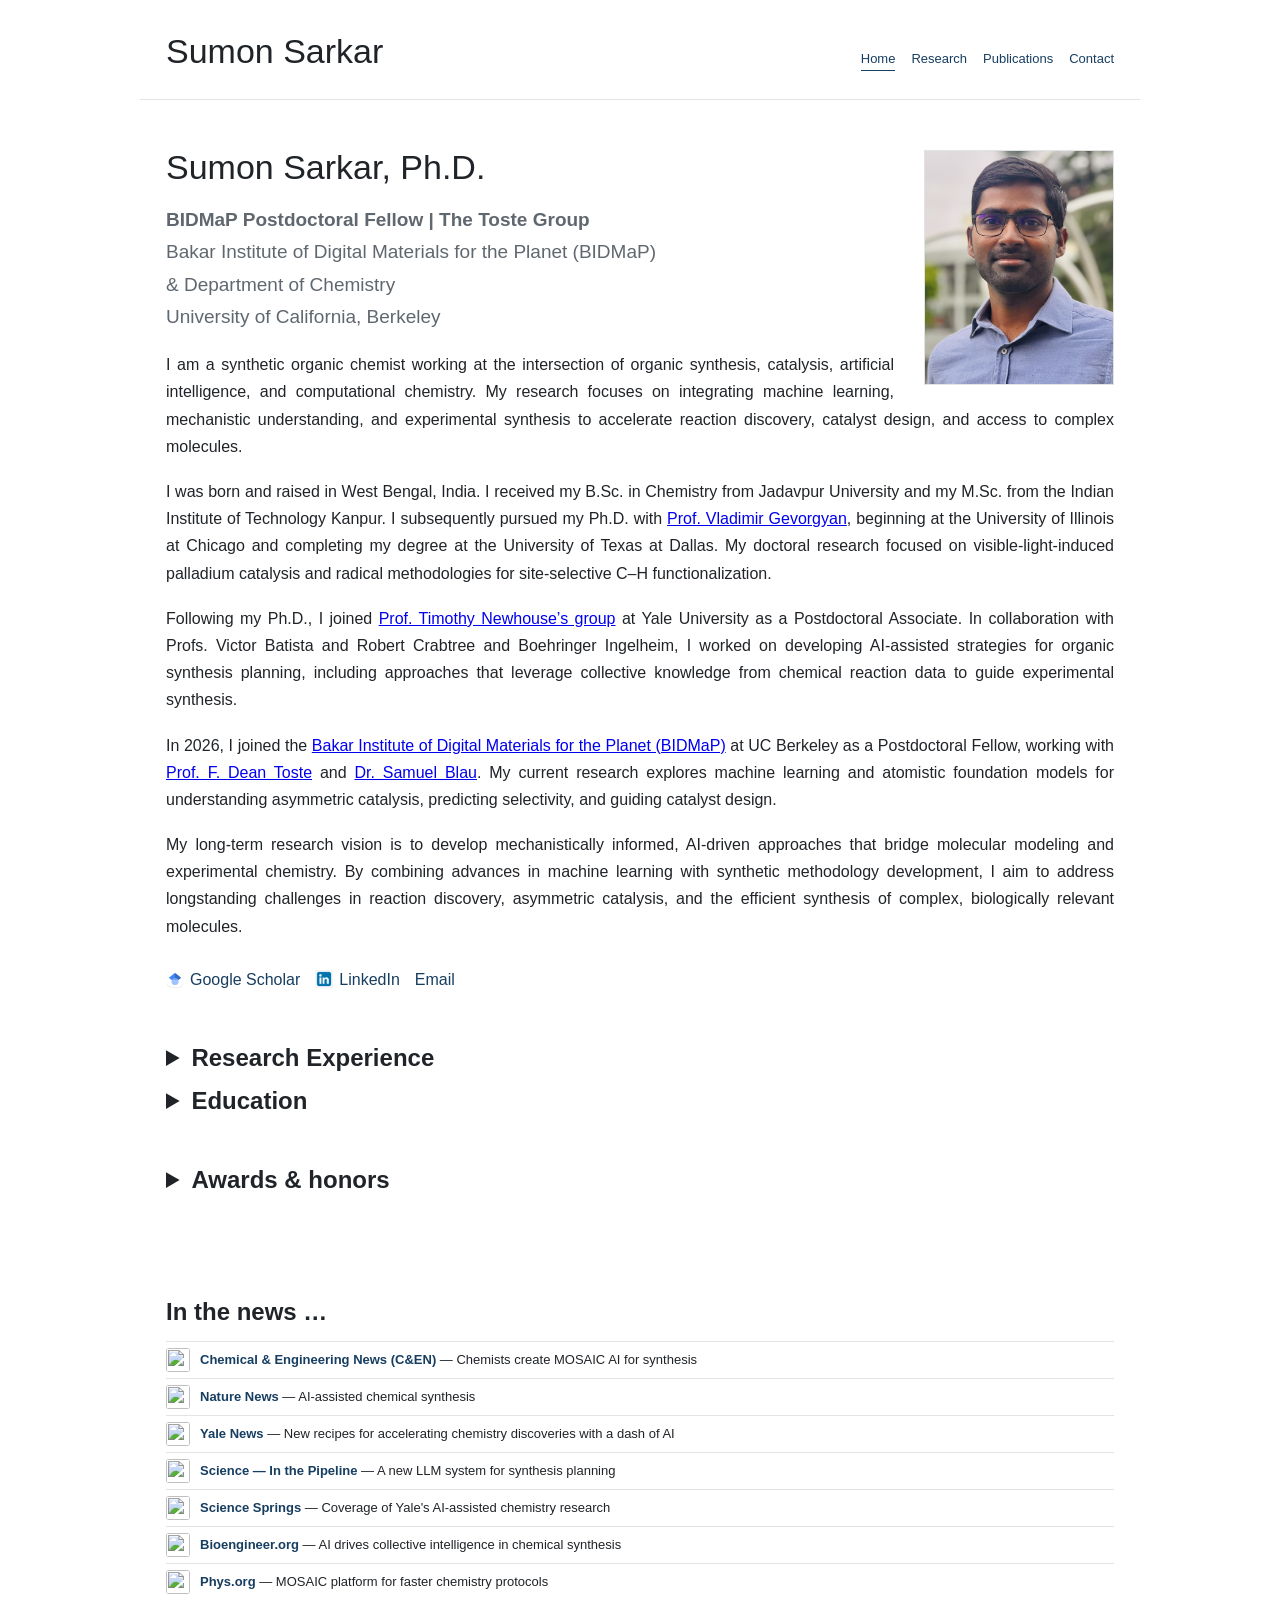
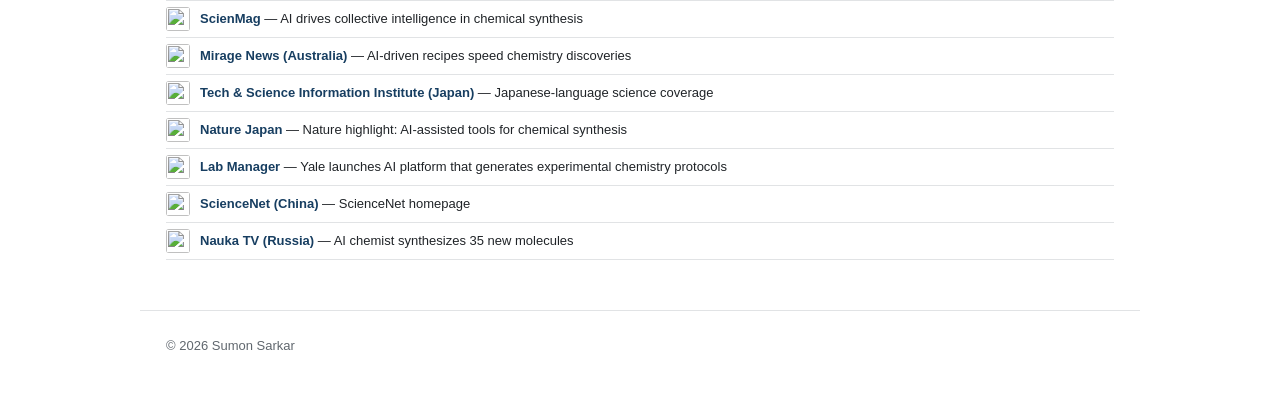
==== commit ffe1bc37: "Make homepage sections expandable" ====
--- a/index.html
+++ b/index.html
@@ -40,7 +40,10 @@
 <section>
 
 
-      <h3 class="subhead">Research Experience</h3>
+      <details class="collapsible-section">
+      <summary class="subhead">Research Experience</summary>
+      <div class="collapsible-content">
+
       <div class="experience-entry">
         <div><strong>University of California, Berkeley, CA</strong><br><em>BIDMaP Postdoctoral Fellow</em><br><em>Advisors: <span class="advisor-name">Prof. F. Dean Toste (UC Berkeley) and Dr. Samuel Blau (Lawrence Berkeley National Laboratory)</span></em></div>
         <div class="date">May 2026–present</div>
@@ -85,8 +88,13 @@
 
       </div>
       </div>
+      </div>
+      </details>
 
-      <h3 class="subhead">Education</h3>
+      <details class="collapsible-section">
+      <summary class="subhead">Education</summary>
+      <div class="collapsible-content">
+
       <div class="education-block">
       <div class="experience-entry">
         <div><strong>Ph.D., Chemistry</strong> — University of Texas at Dallas<br><em>Advisor: Prof. Vladimir Gevorgyan</em></div>
@@ -101,9 +109,14 @@
         <div class="date">May 2015</div>
       </div>
       </div>
+      </div>
+      </details>
     </section>
 <section>
-      <h3 class="subhead">Awards &amp; honors</h3>
+      <details class="collapsible-section">
+      <summary class="subhead">Awards &amp; honors</summary>
+      <div class="collapsible-content">
+
       <div class="awards-list">
         <div class="award"><div><strong>BIDMaP Postdoctoral Fellowship</strong><br><span>UC Berkeley — competitive interdisciplinary fellowship</span></div><div class="date">2026</div></div>
         <div class="award"><div><strong>Outstanding Postdoctoral Short Talk Award</strong><br><span>TexSyn VII — Symposium on Synthesis &amp; Catalysis in Texas</span></div><div class="date">2026</div></div>
@@ -115,6 +128,8 @@
         <div class="award"><div><strong>Junior Research Fellowship — CSIR India</strong><br><span>All India Rank 30 (top 1%)</span></div><div class="date">2016</div></div>
         <div class="award"><div><strong>INSPIRE Fellowship — Government of India</strong><br><span>Top 1% nationally</span></div><div class="date">2012</div></div>
       </div>
+      </div>
+      </details>
     </section>
     </div>
     <section class="news-section" aria-labelledby="news-heading">
--- a/style.css
+++ b/style.css
@@ -205,3 +205,7 @@
 .institution-with-logo-block > .institution-logo { position:absolute; left:0; top:0; }
 .institution-dates .institution-with-logo { min-height:42px; }
 @media (max-width:600px) { .institution-with-logo-block { padding-left:21px; min-height:9px; } }
+
+
+/* Emphasize advisor names in research experience. */
+.about-on-home .advisor-name { color:var(--ink); font-size:15px; font-style:normal; font-weight:600; }
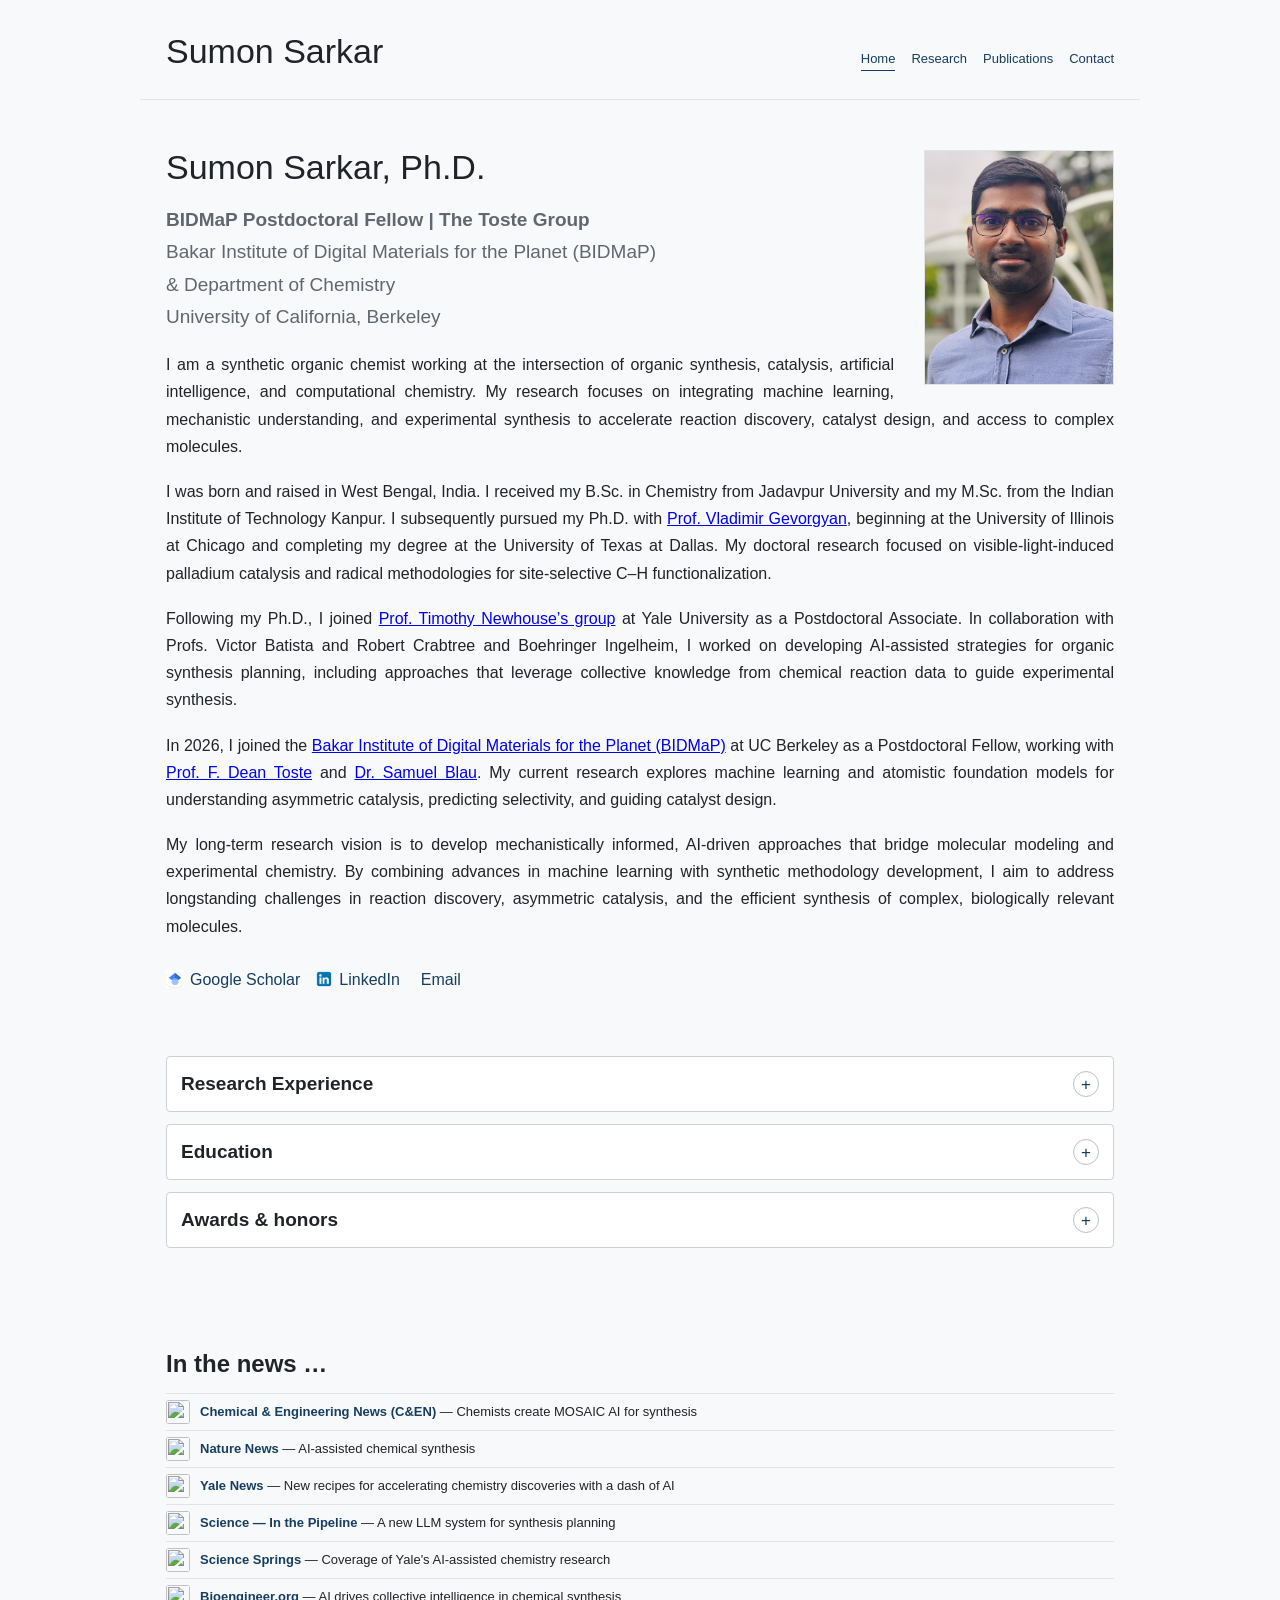
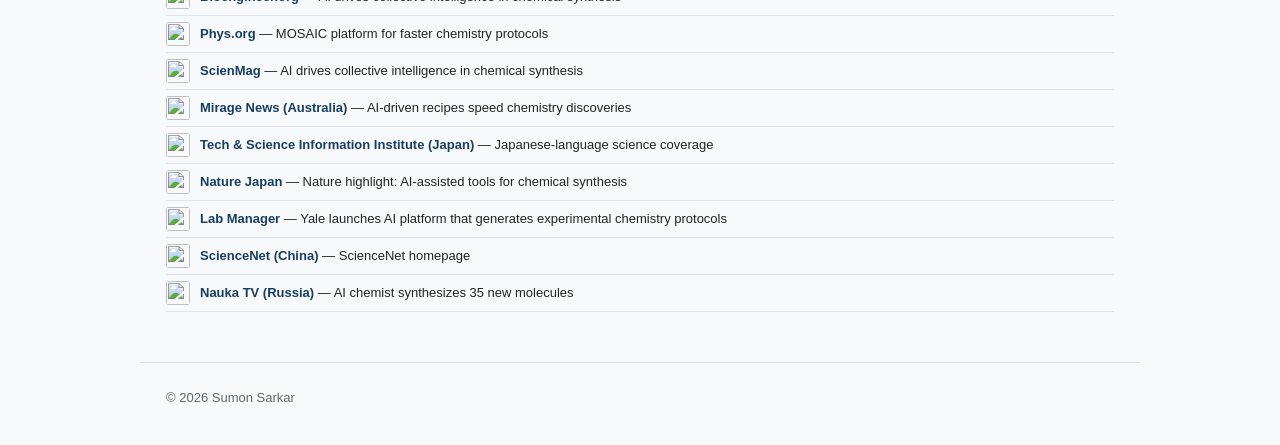
==== commit 22bdf47c: "Add email icon to homepage links" ====
--- a/index.html
+++ b/index.html
@@ -30,10 +30,10 @@
       <p>Following my Ph.D., I joined <a href="https://newhouselab.yale.edu/people" target="_blank" rel="noopener noreferrer">Prof. Timothy Newhouse’s group</a> at Yale University as a Postdoctoral Associate. In collaboration with Profs. Victor Batista and Robert Crabtree and Boehringer Ingelheim, I worked on developing AI-assisted strategies for organic synthesis planning, including approaches that leverage collective knowledge from chemical reaction data to guide experimental synthesis.</p>
       <p>In 2026, I joined the <a href="https://bidmap.berkeley.edu/people" target="_blank" rel="noopener noreferrer">Bakar Institute of Digital Materials for the Planet (BIDMaP)</a> at UC Berkeley as a Postdoctoral Fellow, working with <a href="https://www.cchem.berkeley.edu/~toste/toste.html" target="_blank" rel="noopener noreferrer">Prof. F. Dean Toste</a> and <a href="https://github.com/samblau" target="_blank" rel="noopener noreferrer">Dr. Samuel Blau</a>. My current research explores machine learning and atomistic foundation models for understanding asymmetric catalysis, predicting selectivity, and guiding catalyst design.</p>
       <p>My long-term research vision is to develop mechanistically informed, AI-driven approaches that bridge molecular modeling and experimental chemistry. By combining advances in machine learning with synthetic methodology development, I aim to address longstanding challenges in reaction discovery, asymmetric catalysis, and the efficient synthesis of complex, biologically relevant molecules.</p>
-      <div class="links">
-        <a class="social-link" href="https://scholar.google.com/citations?user=ohjwfakAAAAJ&hl=en" target="_blank" rel="noreferrer"><img src="assets/icons/google-scholar.png" alt="" aria-hidden="true">Google Scholar </a>
-        <a class="social-link" href="https://www.linkedin.com/in/sumon-sarkar-chemistry" target="_blank" rel="noreferrer"><img src="assets/icons/linkedin.png" alt="" aria-hidden="true">LinkedIn </a>
-        <a href="mailto:sumon.sarkar@berkeley.edu">Email</a>
+      <div class="links homepage-social-links">
+        <a class="social-link" href="https://scholar.google.com/citations?user=ohjwfakAAAAJ&hl=en" target="_blank" rel="noreferrer"><img src="assets/icons/google-scholar.png" alt="" aria-hidden="true">Google Scholar</a>
+        <a class="social-link" href="https://www.linkedin.com/in/sumon-sarkar-chemistry" target="_blank" rel="noreferrer"><img src="assets/icons/linkedin.png" alt="" aria-hidden="true">LinkedIn</a>
+        <a class="social-link" href="mailto:sumon.sarkar@berkeley.edu"><svg class="email-icon" viewBox="0 0 18 18" aria-hidden="true" focusable="false"><rect x="2" y="3.5" width="14" height="11" rx="1.5" fill="none" stroke="currentColor" stroke-width="1.6"/><path d="m3 5 6 4.5L15 5" fill="none" stroke="currentColor" stroke-width="1.6" stroke-linecap="round" stroke-linejoin="round"/></svg>Email</a>
       </div>
     </section>
     <div id="about" class="about-on-home">
--- a/style.css
+++ b/style.css
@@ -3,7 +3,7 @@
   --muted:#60676e;
   --line:#e1e3e5;
   --accent:#173e61;
-  --page:#fff;
+  --page:#f8f9fa;
 }
 * { box-sizing:border-box; }
 html { scroll-behavior:smooth; }
@@ -57,6 +57,9 @@
 .pub-actions a { border:1px solid #8d9dad; border-radius:4px; color:#8d9dad; font-size:14px; line-height:1; padding:7px 10px; text-decoration:none; }
 .pub-actions a:hover { background:#8d9dad; color:#fff; }
 .pub-tags { display:flex; flex-wrap:wrap; gap:8px; margin-top:14px; }
+.pub-meta-row { display:flex; flex-wrap:wrap; align-items:center; gap:8px 12px; margin-top:10px; }
+.pub-meta-row .pub-actions, .pub-meta-row .pub-tags { display:flex; flex-wrap:wrap; align-items:center; gap:8px; margin:0; }
+.pub-meta-row .pub-tag { white-space:nowrap; }
 .pub-tags span { border:1px solid #c8d9f3; border-radius:999px; background:#f2f6fc; color:var(--accent); font-size:13px; line-height:1.25; padding:5px 10px; }
 .pub-highlights { color:var(--muted); font-size:13px; margin:12px 0 0; padding-left:18px; }
 .pub-highlights li + li { margin-top:2px; }
@@ -81,6 +84,7 @@
   .pub-static { grid-template-columns:25px 1fr; }
   .pub-static::after { grid-column:2; width:100%; height:175px; margin-top:6px; }
   .pub-title { font-size:20px; }
+  .pub-meta-row { align-items:flex-start; }
 }
 .institution-dates { display:grid; grid-template-columns:minmax(0,1fr) auto; gap:4px 24px; margin-bottom:10px; margin-right:-150px; }
 .institution-dates span { color:var(--muted); font-size:13px; white-space:nowrap; }
@@ -209,3 +213,99 @@
 
 /* Emphasize advisor names in research experience. */
 .about-on-home .advisor-name { color:var(--ink); font-size:15px; font-style:normal; font-weight:600; }
+
+
+/* Collapsible homepage sections */
+.about-on-home details.collapsible-section > summary.subhead { display:flex; align-items:center; justify-content:space-between; gap:12px; margin-bottom:0; cursor:pointer; list-style:none; user-select:none; }
+.about-on-home details.collapsible-section > summary.subhead::-webkit-details-marker { display:none; }
+.about-on-home details.collapsible-section > summary.subhead::after { content:"+"; color:var(--muted); font:400 22px/1 Arial,sans-serif; }
+.about-on-home details.collapsible-section[open] > summary.subhead { margin-bottom:14px; }
+.about-on-home details.collapsible-section[open] > summary.subhead::after { content:"−"; }
+.about-on-home details.collapsible-section > summary.subhead:focus-visible { outline:2px solid var(--accent); outline-offset:4px; }
+
+
+/* Bordered disclosure cards make the homepage sections visibly expandable. */
+.about-on-home details.collapsible-section {
+  margin:0 0 12px;
+  padding:0 14px;
+  border:1px solid #cbd1d6;
+  border-radius:4px;
+  background:#fff;
+  transition:border-color .15s ease, box-shadow .15s ease;
+}
+.about-on-home details.collapsible-section:hover,
+.about-on-home details.collapsible-section[open] {
+  border-color:#9aa8b4;
+}
+.about-on-home details.collapsible-section > summary.subhead {
+  min-height:54px;
+  margin:0;
+  padding:14px 0;
+  font-size:19px;
+  line-height:1.35;
+}
+.about-on-home details.collapsible-section[open] > summary.subhead {
+  margin-bottom:12px;
+  border-bottom:1px solid var(--line);
+}
+.about-on-home details.collapsible-section > summary.subhead::after {
+  display:grid;
+  width:24px;
+  height:24px;
+  flex:0 0 24px;
+  place-items:center;
+  border:1px solid #b8c1c9;
+  border-radius:50%;
+  color:var(--accent);
+  font-size:17px;
+}
+.about-on-home details.collapsible-section[open] > .collapsible-content {
+  padding-bottom:8px;
+}
+@media (max-width:600px) {
+  .about-on-home details.collapsible-section { padding-right:12px; padding-left:12px; }
+  .about-on-home details.collapsible-section > summary.subhead { min-height:50px; font-size:18px; }
+}
+
+
+/* Keep the three homepage disclosure cards evenly spaced. */
+.about-on-home > section + section { margin-top:0; }
+.about-on-home details.collapsible-section { margin:12px 0; }
+
+
+/* Give each publication its own white card against the light gray page. */
+.pub-entry {
+  padding:18px;
+  border:1px solid var(--line);
+  border-left:3px solid var(--line);
+  border-radius:4px;
+  background:#fff;
+}
+@media (max-width:600px) {
+  .pub-entry { padding:14px; }
+}
+
+
+/* Smaller publication titles in a tungsten gray. */
+.publications-page .pub-title { font-size:16.8px; color:#71797e; }
+.publications-page .pub-authors { color:#71797e; }
+@media (max-width:600px) {
+  .publications-page .pub-title { font-size:16px; }
+}
+
+
+/* Scale publication #5's TOC down by 20%. */
+.publications-page .pub-entry:nth-child(6) .pub-static::after {
+  width:min(80%, 336px);
+  height:168px;
+}
+@media (max-width:600px) {
+  .publications-page .pub-entry:nth-child(6) .pub-static::after {
+    width:80%;
+    height:140px;
+  }
+}
+/* Reduce the spacing between publication #8's highlights and TOC by half. */
+.publications-page .pub-entry:nth-child(3) .pub-static::after {
+  margin-top:2px;
+}
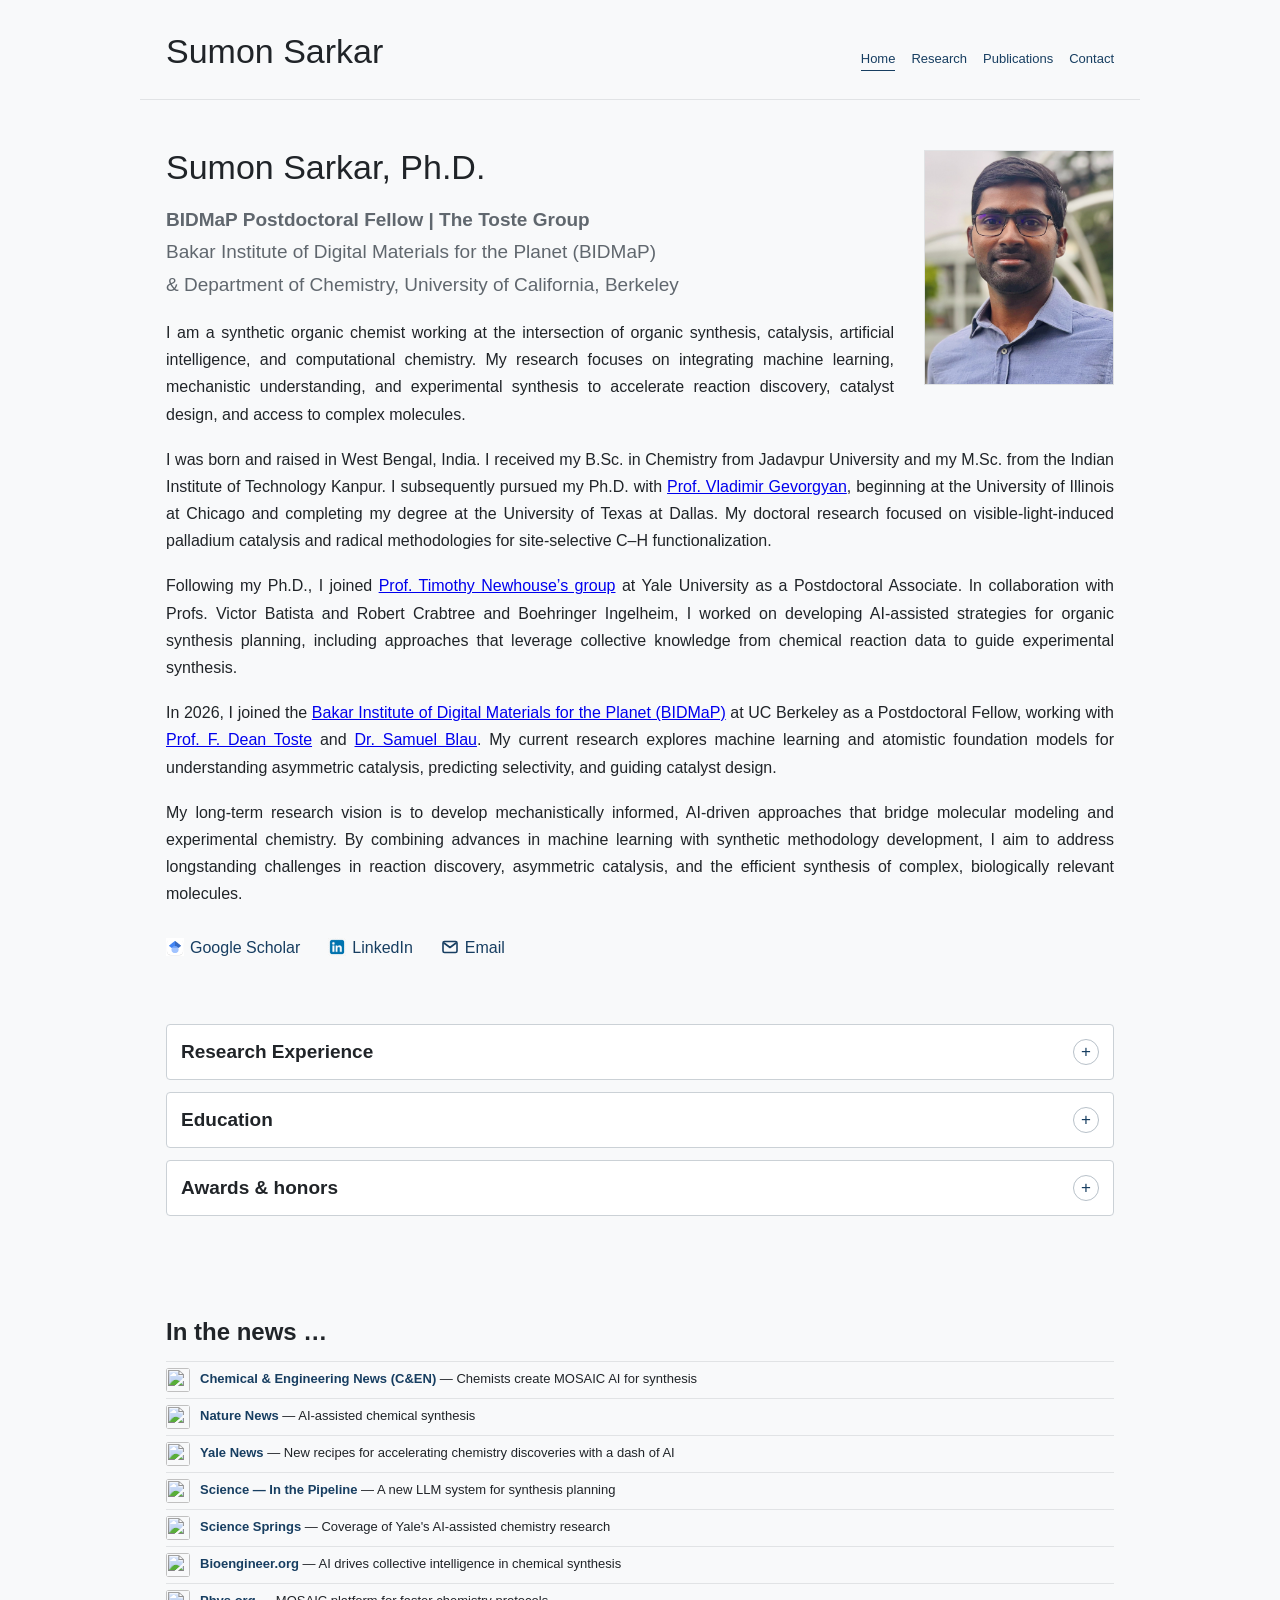
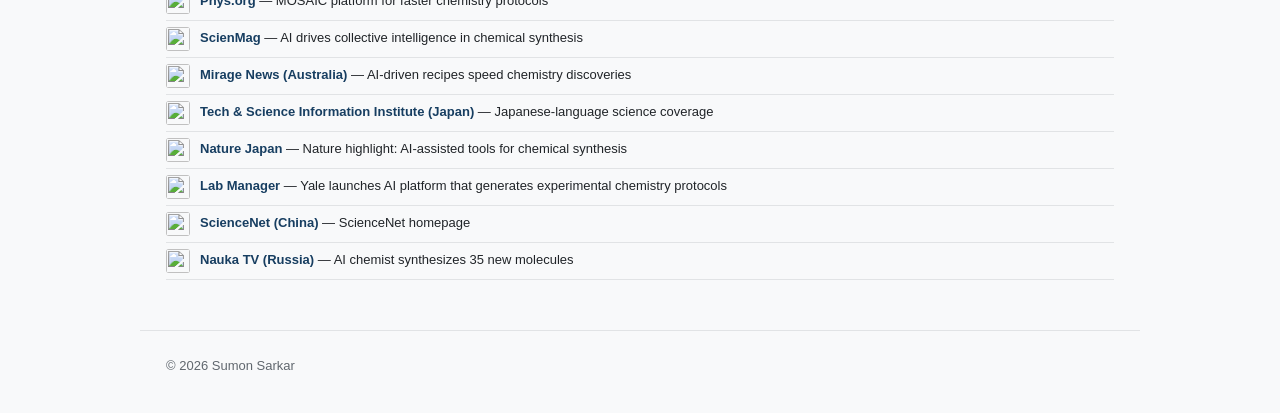
==== commit 39b4127a: "Combine department and university affiliation line" ====
--- a/index.html
+++ b/index.html
@@ -24,7 +24,7 @@
 <section>
       <img class="portrait" src="assets/portrait.svg" alt="Portrait of Sumon Sarkar">
       <h1 class="homepage-intro-name">Sumon Sarkar, Ph.D.</h1>
-      <p class="lede homepage-intro-affiliation"><strong>BIDMaP Postdoctoral Fellow | The Toste Group</strong><br>Bakar Institute of Digital Materials for the Planet (BIDMaP)<br>&amp; Department of Chemistry<br>University of California, Berkeley</p>
+      <p class="lede homepage-intro-affiliation"><strong>BIDMaP Postdoctoral Fellow | The Toste Group</strong><br>Bakar Institute of Digital Materials for the Planet (BIDMaP)<br>&amp; Department of Chemistry, University of California, Berkeley</p>
       <p>I am a synthetic organic chemist working at the intersection of organic synthesis, catalysis, artificial intelligence, and computational chemistry. My research focuses on integrating machine learning, mechanistic understanding, and experimental synthesis to accelerate reaction discovery, catalyst design, and access to complex molecules.</p>
       <p>I was born and raised in West Bengal, India. I received my B.Sc. in Chemistry from Jadavpur University and my M.Sc. from the Indian Institute of Technology Kanpur. I subsequently pursued my Ph.D. with <a href="https://labs.utdallas.edu/gevorgyan-group/members/" target="_blank" rel="noopener noreferrer">Prof. Vladimir Gevorgyan</a>, beginning at the University of Illinois at Chicago and completing my degree at the University of Texas at Dallas. My doctoral research focused on visible-light-induced palladium catalysis and radical methodologies for site-selective C–H functionalization.</p>
       <p>Following my Ph.D., I joined <a href="https://newhouselab.yale.edu/people" target="_blank" rel="noopener noreferrer">Prof. Timothy Newhouse’s group</a> at Yale University as a Postdoctoral Associate. In collaboration with Profs. Victor Batista and Robert Crabtree and Boehringer Ingelheim, I worked on developing AI-assisted strategies for organic synthesis planning, including approaches that leverage collective knowledge from chemical reaction data to guide experimental synthesis.</p>
--- a/style.css
+++ b/style.css
@@ -309,3 +309,8 @@
 .publications-page .pub-entry:nth-child(3) .pub-static::after {
   margin-top:2px;
 }
+
+
+/* Space the homepage social links and size the email icon. */
+.homepage-social-links { gap:28px; }
+.homepage-social-links .email-icon { width:18px; height:18px; flex:0 0 18px; color:var(--accent); }
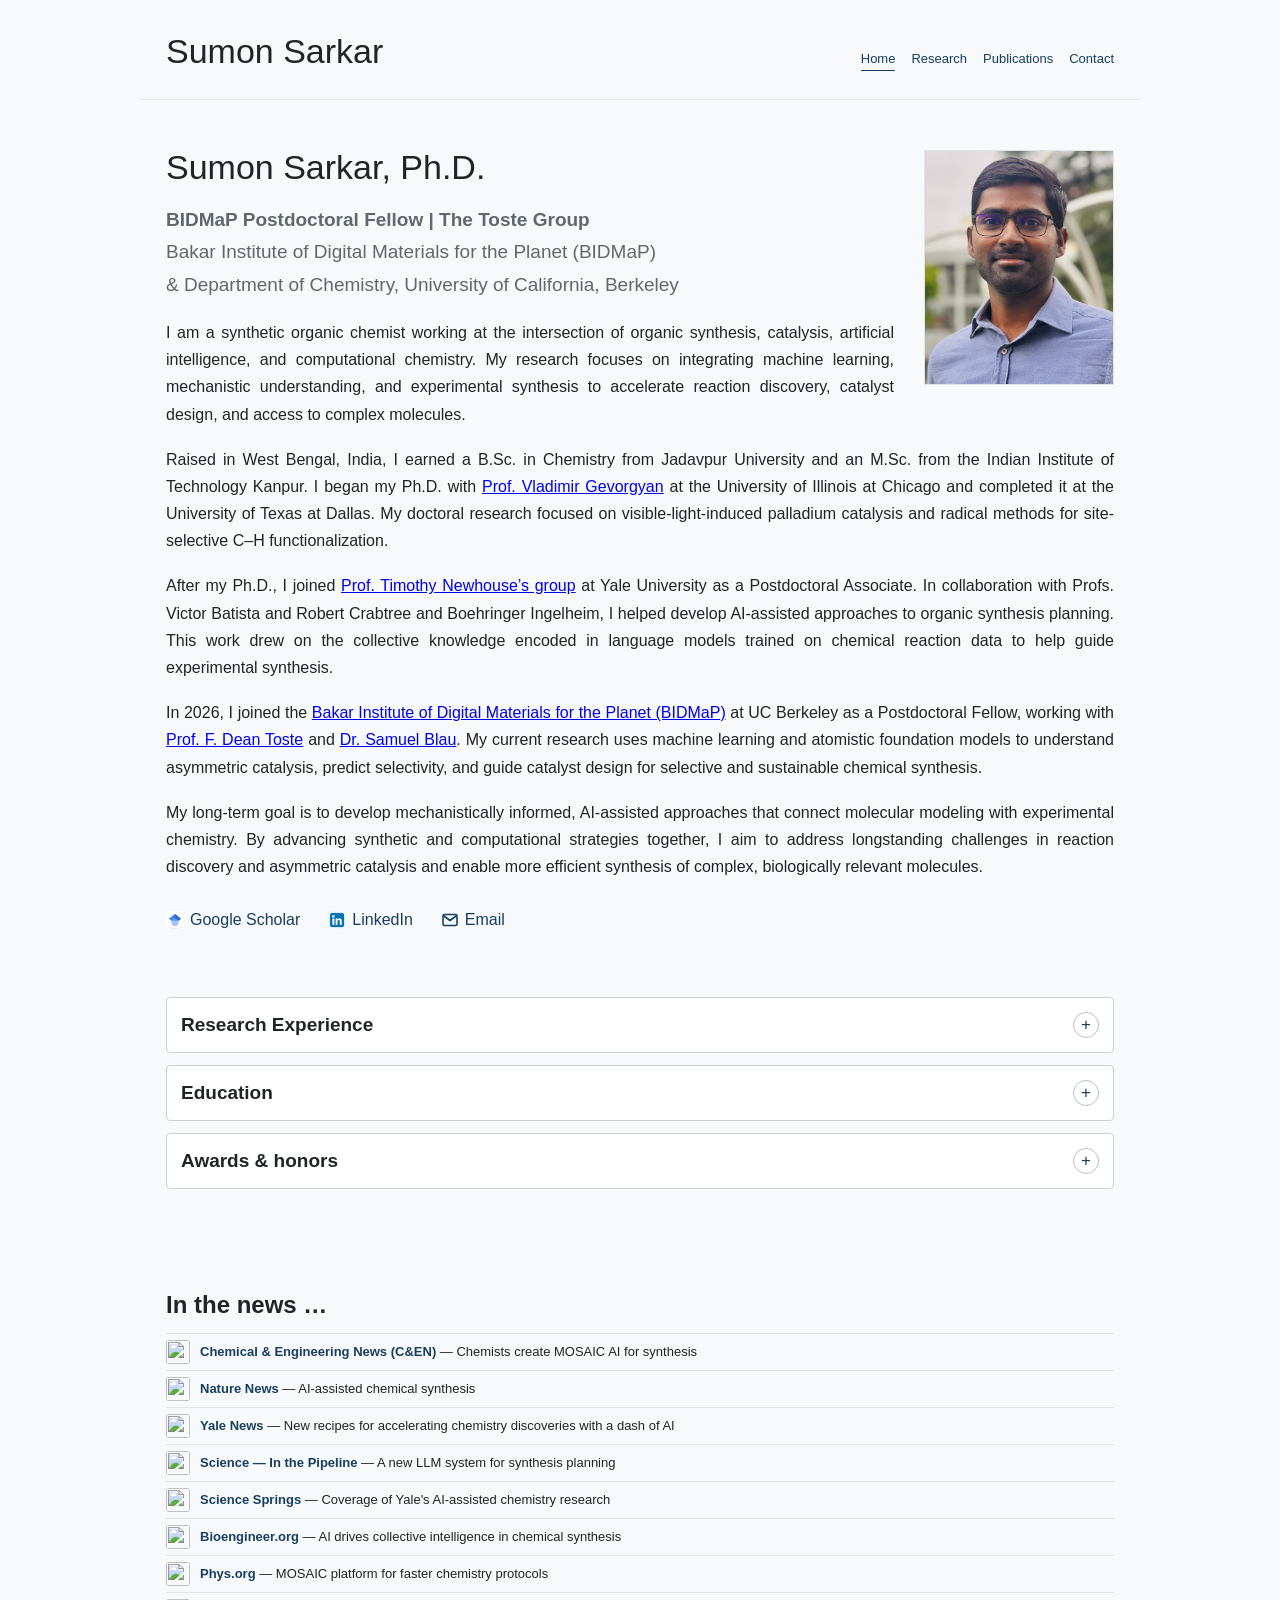
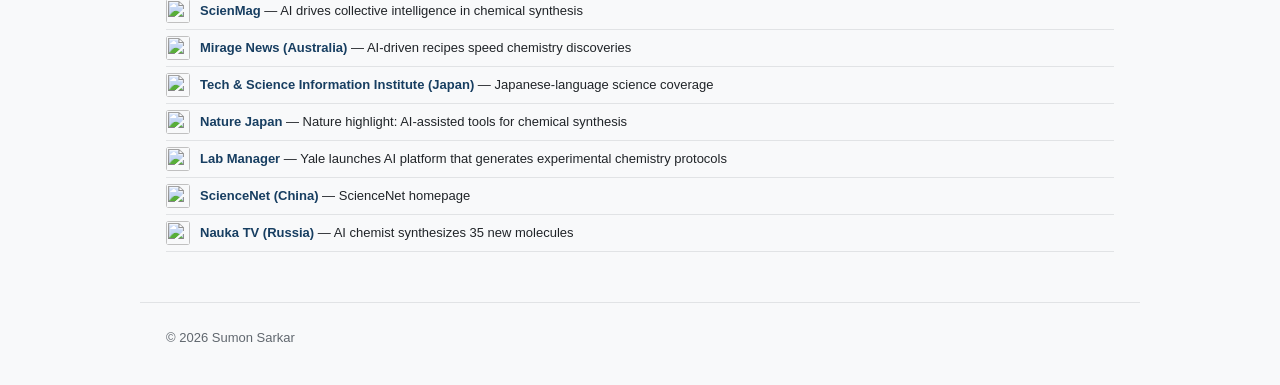
==== commit 34ccd8be: "Revise homepage research bio" ====
--- a/index.html
+++ b/index.html
@@ -26,10 +26,10 @@
       <h1 class="homepage-intro-name">Sumon Sarkar, Ph.D.</h1>
       <p class="lede homepage-intro-affiliation"><strong>BIDMaP Postdoctoral Fellow | The Toste Group</strong><br>Bakar Institute of Digital Materials for the Planet (BIDMaP)<br>&amp; Department of Chemistry, University of California, Berkeley</p>
       <p>I am a synthetic organic chemist working at the intersection of organic synthesis, catalysis, artificial intelligence, and computational chemistry. My research focuses on integrating machine learning, mechanistic understanding, and experimental synthesis to accelerate reaction discovery, catalyst design, and access to complex molecules.</p>
-      <p>I was born and raised in West Bengal, India. I received my B.Sc. in Chemistry from Jadavpur University and my M.Sc. from the Indian Institute of Technology Kanpur. I subsequently pursued my Ph.D. with <a href="https://labs.utdallas.edu/gevorgyan-group/members/" target="_blank" rel="noopener noreferrer">Prof. Vladimir Gevorgyan</a>, beginning at the University of Illinois at Chicago and completing my degree at the University of Texas at Dallas. My doctoral research focused on visible-light-induced palladium catalysis and radical methodologies for site-selective C–H functionalization.</p>
-      <p>Following my Ph.D., I joined <a href="https://newhouselab.yale.edu/people" target="_blank" rel="noopener noreferrer">Prof. Timothy Newhouse’s group</a> at Yale University as a Postdoctoral Associate. In collaboration with Profs. Victor Batista and Robert Crabtree and Boehringer Ingelheim, I worked on developing AI-assisted strategies for organic synthesis planning, including approaches that leverage collective knowledge from chemical reaction data to guide experimental synthesis.</p>
-      <p>In 2026, I joined the <a href="https://bidmap.berkeley.edu/people" target="_blank" rel="noopener noreferrer">Bakar Institute of Digital Materials for the Planet (BIDMaP)</a> at UC Berkeley as a Postdoctoral Fellow, working with <a href="https://www.cchem.berkeley.edu/~toste/toste.html" target="_blank" rel="noopener noreferrer">Prof. F. Dean Toste</a> and <a href="https://github.com/samblau" target="_blank" rel="noopener noreferrer">Dr. Samuel Blau</a>. My current research explores machine learning and atomistic foundation models for understanding asymmetric catalysis, predicting selectivity, and guiding catalyst design.</p>
-      <p>My long-term research vision is to develop mechanistically informed, AI-driven approaches that bridge molecular modeling and experimental chemistry. By combining advances in machine learning with synthetic methodology development, I aim to address longstanding challenges in reaction discovery, asymmetric catalysis, and the efficient synthesis of complex, biologically relevant molecules.</p>
+      <p>Raised in West Bengal, India, I earned a B.Sc. in Chemistry from Jadavpur University and an M.Sc. from the Indian Institute of Technology Kanpur. I began my Ph.D. with <a href="https://labs.utdallas.edu/gevorgyan-group/members/" target="_blank" rel="noopener noreferrer">Prof. Vladimir Gevorgyan</a> at the University of Illinois at Chicago and completed it at the University of Texas at Dallas. My doctoral research focused on visible-light-induced palladium catalysis and radical methods for site-selective C–H functionalization.</p>
+      <p>After my Ph.D., I joined <a href="https://newhouselab.yale.edu/people" target="_blank" rel="noopener noreferrer">Prof. Timothy Newhouse’s group</a> at Yale University as a Postdoctoral Associate. In collaboration with Profs. Victor Batista and Robert Crabtree and Boehringer Ingelheim, I helped develop AI-assisted approaches to organic synthesis planning. This work drew on the collective knowledge encoded in language models trained on chemical reaction data to help guide experimental synthesis.</p>
+      <p>In 2026, I joined the <a href="https://bidmap.berkeley.edu/people" target="_blank" rel="noopener noreferrer">Bakar Institute of Digital Materials for the Planet (BIDMaP)</a> at UC Berkeley as a Postdoctoral Fellow, working with <a href="https://www.cchem.berkeley.edu/~toste/toste.html" target="_blank" rel="noopener noreferrer">Prof. F. Dean Toste</a> and <a href="https://github.com/samblau" target="_blank" rel="noopener noreferrer">Dr. Samuel Blau</a>. My current research uses machine learning and atomistic foundation models to understand asymmetric catalysis, predict selectivity, and guide catalyst design for selective and sustainable chemical synthesis.</p>
+      <p>My long-term goal is to develop mechanistically informed, AI-assisted approaches that connect molecular modeling with experimental chemistry. By advancing synthetic and computational strategies together, I aim to address longstanding challenges in reaction discovery and asymmetric catalysis and enable more efficient synthesis of complex, biologically relevant molecules.</p>
       <div class="links homepage-social-links">
         <a class="social-link" href="https://scholar.google.com/citations?user=ohjwfakAAAAJ&hl=en" target="_blank" rel="noreferrer"><img src="assets/icons/google-scholar.png" alt="" aria-hidden="true">Google Scholar</a>
         <a class="social-link" href="https://www.linkedin.com/in/sumon-sarkar-chemistry" target="_blank" rel="noreferrer"><img src="assets/icons/linkedin.png" alt="" aria-hidden="true">LinkedIn</a>
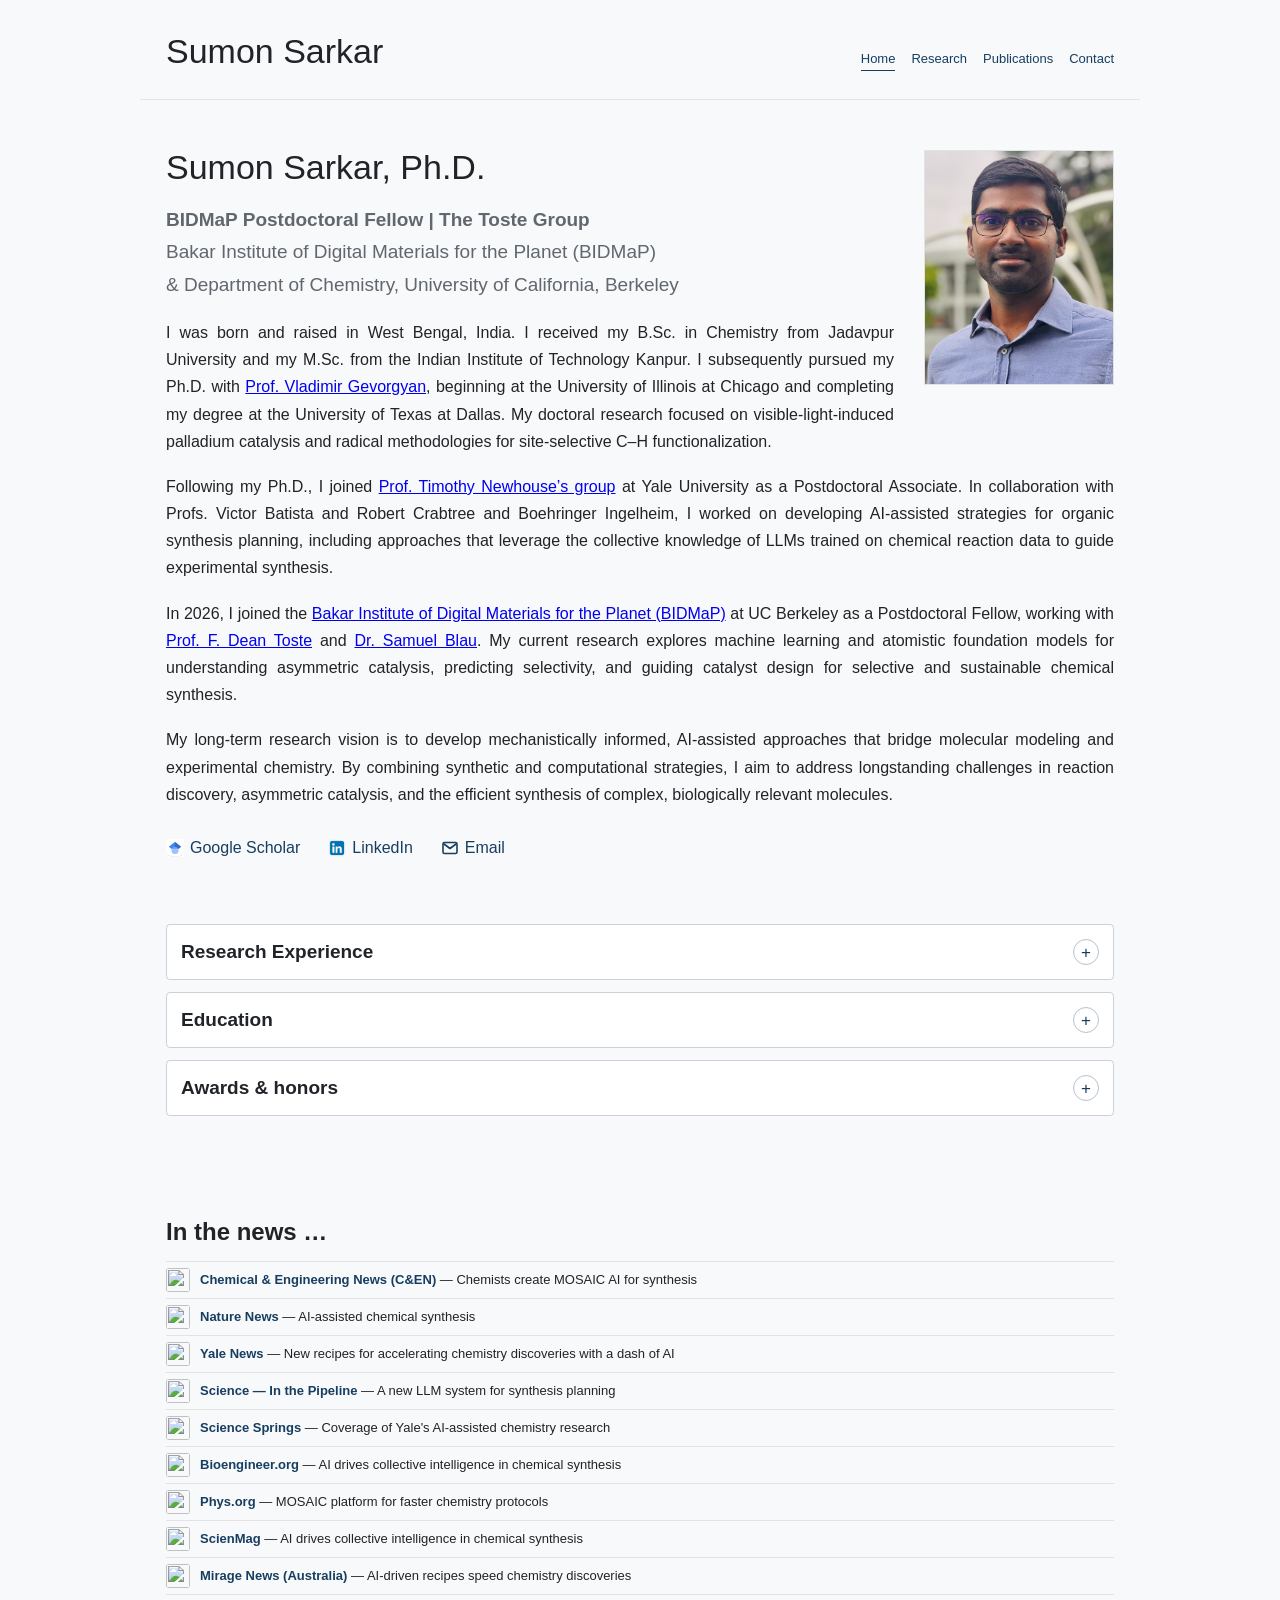
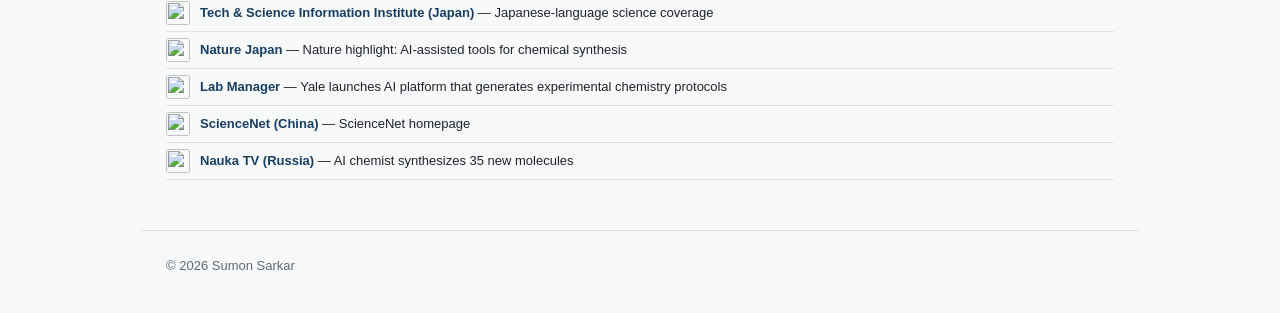
==== commit 647659df: "Replace homepage bio with revised biography" ====
--- a/index.html
+++ b/index.html
@@ -25,12 +25,11 @@
       <img class="portrait" src="assets/portrait.svg" alt="Portrait of Sumon Sarkar">
       <h1 class="homepage-intro-name">Sumon Sarkar, Ph.D.</h1>
       <p class="lede homepage-intro-affiliation"><strong>BIDMaP Postdoctoral Fellow | The Toste Group</strong><br>Bakar Institute of Digital Materials for the Planet (BIDMaP)<br>&amp; Department of Chemistry, University of California, Berkeley</p>
-      <p>I am a synthetic organic chemist working at the intersection of organic synthesis, catalysis, artificial intelligence, and computational chemistry. My research focuses on integrating machine learning, mechanistic understanding, and experimental synthesis to accelerate reaction discovery, catalyst design, and access to complex molecules.</p>
-      <p>Raised in West Bengal, India, I earned a B.Sc. in Chemistry from Jadavpur University and an M.Sc. from the Indian Institute of Technology Kanpur. I began my Ph.D. with <a href="https://labs.utdallas.edu/gevorgyan-group/members/" target="_blank" rel="noopener noreferrer">Prof. Vladimir Gevorgyan</a> at the University of Illinois at Chicago and completed it at the University of Texas at Dallas. My doctoral research focused on visible-light-induced palladium catalysis and radical methods for site-selective C–H functionalization.</p>
-      <p>After my Ph.D., I joined <a href="https://newhouselab.yale.edu/people" target="_blank" rel="noopener noreferrer">Prof. Timothy Newhouse’s group</a> at Yale University as a Postdoctoral Associate. In collaboration with Profs. Victor Batista and Robert Crabtree and Boehringer Ingelheim, I helped develop AI-assisted approaches to organic synthesis planning. This work drew on the collective knowledge encoded in language models trained on chemical reaction data to help guide experimental synthesis.</p>
-      <p>In 2026, I joined the <a href="https://bidmap.berkeley.edu/people" target="_blank" rel="noopener noreferrer">Bakar Institute of Digital Materials for the Planet (BIDMaP)</a> at UC Berkeley as a Postdoctoral Fellow, working with <a href="https://www.cchem.berkeley.edu/~toste/toste.html" target="_blank" rel="noopener noreferrer">Prof. F. Dean Toste</a> and <a href="https://github.com/samblau" target="_blank" rel="noopener noreferrer">Dr. Samuel Blau</a>. My current research uses machine learning and atomistic foundation models to understand asymmetric catalysis, predict selectivity, and guide catalyst design for selective and sustainable chemical synthesis.</p>
-      <p>My long-term goal is to develop mechanistically informed, AI-assisted approaches that connect molecular modeling with experimental chemistry. By advancing synthetic and computational strategies together, I aim to address longstanding challenges in reaction discovery and asymmetric catalysis and enable more efficient synthesis of complex, biologically relevant molecules.</p>
-      <div class="links homepage-social-links">
+      <p>I was born and raised in West Bengal, India. I received my B.Sc. in Chemistry from Jadavpur University and my M.Sc. from the Indian Institute of Technology Kanpur. I subsequently pursued my Ph.D. with <a href="https://labs.utdallas.edu/gevorgyan-group/members/" target="_blank" rel="noopener noreferrer">Prof. Vladimir Gevorgyan</a>, beginning at the University of Illinois at Chicago and completing my degree at the University of Texas at Dallas. My doctoral research focused on visible-light-induced palladium catalysis and radical methodologies for site-selective C–H functionalization.</p>
+      <p>Following my Ph.D., I joined <a href="https://newhouselab.yale.edu/people" target="_blank" rel="noopener noreferrer">Prof. Timothy Newhouse’s group</a> at Yale University as a Postdoctoral Associate. In collaboration with Profs. Victor Batista and Robert Crabtree and Boehringer Ingelheim, I worked on developing AI-assisted strategies for organic synthesis planning, including approaches that leverage the collective knowledge of LLMs trained on chemical reaction data to guide experimental synthesis.</p>
+      <p>In 2026, I joined the <a href="https://bidmap.berkeley.edu/people" target="_blank" rel="noopener noreferrer">Bakar Institute of Digital Materials for the Planet (BIDMaP)</a> at UC Berkeley as a Postdoctoral Fellow, working with <a href="https://www.cchem.berkeley.edu/~toste/toste.html" target="_blank" rel="noopener noreferrer">Prof. F. Dean Toste</a> and <a href="https://github.com/samblau" target="_blank" rel="noopener noreferrer">Dr. Samuel Blau</a>. My current research explores machine learning and atomistic foundation models for understanding asymmetric catalysis, predicting selectivity, and guiding catalyst design for selective and sustainable chemical synthesis.</p>
+      <p>My long-term research vision is to develop mechanistically informed, AI-assisted approaches that bridge molecular modeling and experimental chemistry. By combining synthetic and computational strategies, I aim to address longstanding challenges in reaction discovery, asymmetric catalysis, and the efficient synthesis of complex, biologically relevant molecules.</p>
+            <div class="links homepage-social-links">
         <a class="social-link" href="https://scholar.google.com/citations?user=ohjwfakAAAAJ&hl=en" target="_blank" rel="noreferrer"><img src="assets/icons/google-scholar.png" alt="" aria-hidden="true">Google Scholar</a>
         <a class="social-link" href="https://www.linkedin.com/in/sumon-sarkar-chemistry" target="_blank" rel="noreferrer"><img src="assets/icons/linkedin.png" alt="" aria-hidden="true">LinkedIn</a>
         <a class="social-link" href="mailto:sumon.sarkar@berkeley.edu"><svg class="email-icon" viewBox="0 0 18 18" aria-hidden="true" focusable="false"><rect x="2" y="3.5" width="14" height="11" rx="1.5" fill="none" stroke="currentColor" stroke-width="1.6"/><path d="m3 5 6 4.5L15 5" fill="none" stroke="currentColor" stroke-width="1.6" stroke-linecap="round" stroke-linejoin="round"/></svg>Email</a>
--- a/style.css
+++ b/style.css
@@ -314,3 +314,7 @@
 /* Space the homepage social links and size the email icon. */
 .homepage-social-links { gap:28px; }
 .homepage-social-links .email-icon { width:18px; height:18px; flex:0 0 18px; color:var(--accent); }
+
+
+/* Keep the publication count alongside the authorship key. */
+.publication-keyline .filter-count { margin:0; }
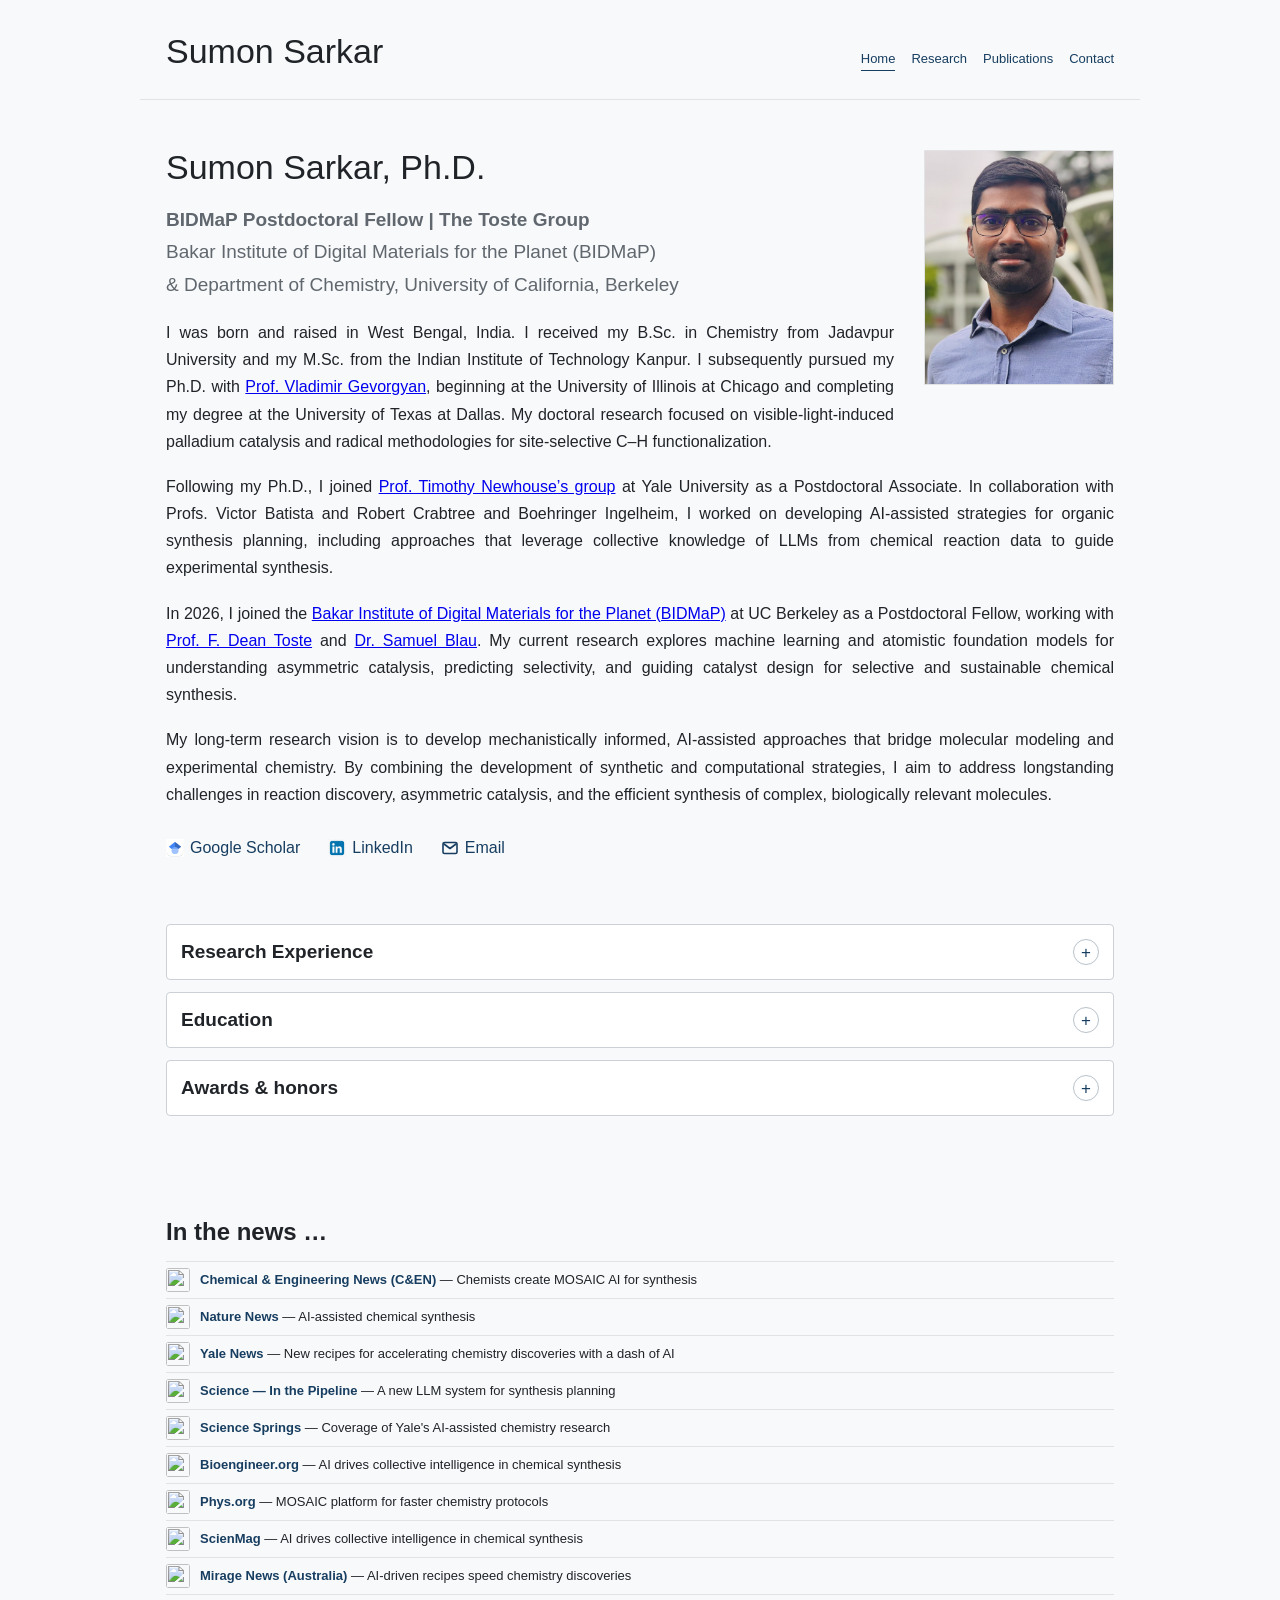
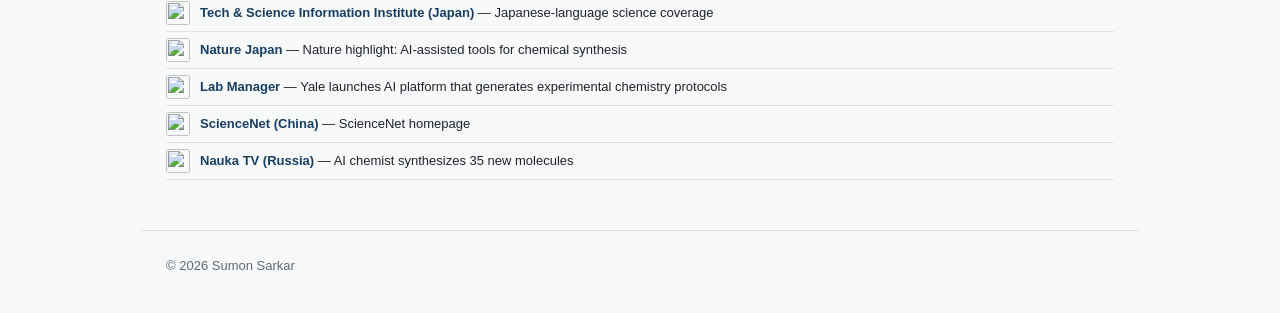
==== commit 49672200: "Use exact user-provided homepage bio" ====
--- a/index.html
+++ b/index.html
@@ -26,9 +26,9 @@
       <h1 class="homepage-intro-name">Sumon Sarkar, Ph.D.</h1>
       <p class="lede homepage-intro-affiliation"><strong>BIDMaP Postdoctoral Fellow | The Toste Group</strong><br>Bakar Institute of Digital Materials for the Planet (BIDMaP)<br>&amp; Department of Chemistry, University of California, Berkeley</p>
       <p>I was born and raised in West Bengal, India. I received my B.Sc. in Chemistry from Jadavpur University and my M.Sc. from the Indian Institute of Technology Kanpur. I subsequently pursued my Ph.D. with <a href="https://labs.utdallas.edu/gevorgyan-group/members/" target="_blank" rel="noopener noreferrer">Prof. Vladimir Gevorgyan</a>, beginning at the University of Illinois at Chicago and completing my degree at the University of Texas at Dallas. My doctoral research focused on visible-light-induced palladium catalysis and radical methodologies for site-selective C–H functionalization.</p>
-      <p>Following my Ph.D., I joined <a href="https://newhouselab.yale.edu/people" target="_blank" rel="noopener noreferrer">Prof. Timothy Newhouse’s group</a> at Yale University as a Postdoctoral Associate. In collaboration with Profs. Victor Batista and Robert Crabtree and Boehringer Ingelheim, I worked on developing AI-assisted strategies for organic synthesis planning, including approaches that leverage the collective knowledge of LLMs trained on chemical reaction data to guide experimental synthesis.</p>
+      <p>Following my Ph.D., I joined <a href="https://newhouselab.yale.edu/people" target="_blank" rel="noopener noreferrer">Prof. Timothy Newhouse’s group</a> at Yale University as a Postdoctoral Associate. In collaboration with Profs. Victor Batista and Robert Crabtree and Boehringer Ingelheim, I worked on developing AI-assisted strategies for organic synthesis planning, including approaches that leverage collective knowledge of LLMs from chemical reaction data to guide experimental synthesis.</p>
       <p>In 2026, I joined the <a href="https://bidmap.berkeley.edu/people" target="_blank" rel="noopener noreferrer">Bakar Institute of Digital Materials for the Planet (BIDMaP)</a> at UC Berkeley as a Postdoctoral Fellow, working with <a href="https://www.cchem.berkeley.edu/~toste/toste.html" target="_blank" rel="noopener noreferrer">Prof. F. Dean Toste</a> and <a href="https://github.com/samblau" target="_blank" rel="noopener noreferrer">Dr. Samuel Blau</a>. My current research explores machine learning and atomistic foundation models for understanding asymmetric catalysis, predicting selectivity, and guiding catalyst design for selective and sustainable chemical synthesis.</p>
-      <p>My long-term research vision is to develop mechanistically informed, AI-assisted approaches that bridge molecular modeling and experimental chemistry. By combining synthetic and computational strategies, I aim to address longstanding challenges in reaction discovery, asymmetric catalysis, and the efficient synthesis of complex, biologically relevant molecules.</p>
+      <p>My long-term research vision is to develop mechanistically informed, AI-assisted approaches that bridge molecular modeling and experimental chemistry. By combining the development of synthetic and computational strategies, I aim to address longstanding challenges in reaction discovery, asymmetric catalysis, and the efficient synthesis of complex, biologically relevant molecules.</p>
             <div class="links homepage-social-links">
         <a class="social-link" href="https://scholar.google.com/citations?user=ohjwfakAAAAJ&hl=en" target="_blank" rel="noreferrer"><img src="assets/icons/google-scholar.png" alt="" aria-hidden="true">Google Scholar</a>
         <a class="social-link" href="https://www.linkedin.com/in/sumon-sarkar-chemistry" target="_blank" rel="noreferrer"><img src="assets/icons/linkedin.png" alt="" aria-hidden="true">LinkedIn</a>
